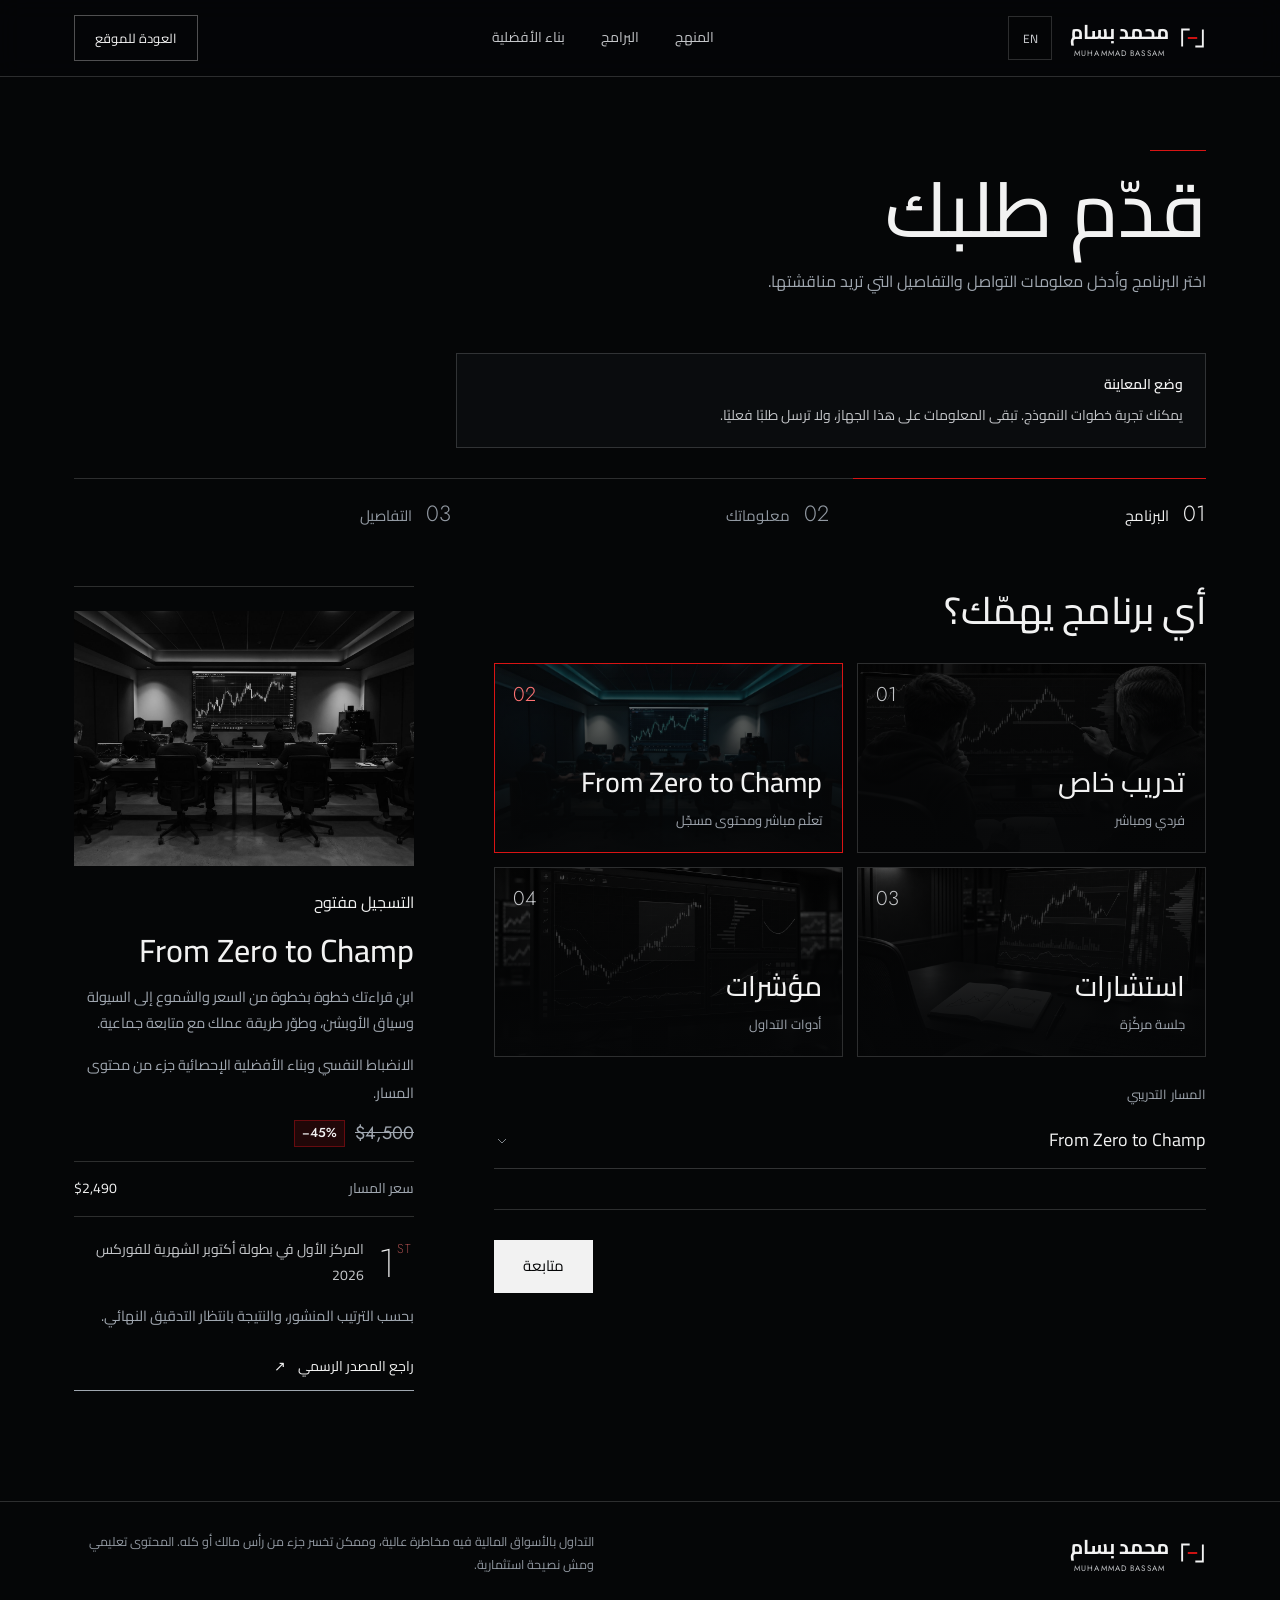
==== apply.html @ 934bfe1b "Deliver reviewed bilingual site and developer handoff" ====
<!doctype html>
<html lang="ar" dir="rtl">
<head>
<meta charset="utf-8"><meta name="viewport" content="width=device-width, initial-scale=1">
<title>تقديم طلب | محمد بسام</title>
<meta name="description" content="قدّم طلبك لمسار From Zero to Champ أو التدريب الخاص أو الاستشارات، وسجّل اهتمامك بأدوات التداول القادمة.">
<meta name="robots" content="noindex, nofollow">
<meta name="theme-color" content="#050607">
<link rel="preconnect" href="https://fonts.googleapis.com"><link rel="preconnect" href="https://fonts.gstatic.com" crossorigin>
<link href="https://fonts.googleapis.com/css2?family=Cormorant+Garamond:wght@300;400;500&family=Jost:wght@200;300;400;500&family=Cairo:wght@300;400;500;600;700&family=IBM+Plex+Mono:wght@400&display=swap" rel="stylesheet">
<link rel="stylesheet" href="style.css">
<link rel="stylesheet" href="courses.css">
<link rel="stylesheet" href="brand.css">
</head>
<body class="apply-page">
<a class="skip-link" href="#main-content">انتقل إلى نموذج الطلب</a>

<nav id="nav" aria-label="التنقل الرئيسي"><div class="w">
  <div class="brand-group"><a href="index.html" class="lat" data-brand-name title="الصفحة الرئيسية">محمد بسام</a><button type="button" class="language-toggle" data-language-toggle translate="no" lang="en" aria-label="Switch to English">EN</button></div>
  <button class="nav-toggle" type="button" data-nav-toggle aria-expanded="false" aria-controls="site-links">القائمة</button>
  <div class="links" id="site-links" data-nav-links><a href="index.html#reads">المنهج</a><a href="index.html#programs">البرامج</a><a href="index.html#edge">بناء الأفضلية</a></div>
  <a href="index.html" class="apply-link">العودة للموقع</a>
</div></nav>

<main class="ap w" id="main-content" tabindex="-1">
  <header class="ap-head">
    <span class="rule"></span>
    <h1>قدّم طلبك</h1>
    <p>اختر البرنامج وأدخل معلومات التواصل والتفاصيل التي تريد مناقشتها.</p>
  </header>
  <p class="preview-notice" data-preview-notice role="note" hidden><strong>وضع المعاينة</strong>يمكنك تجربة خطوات النموذج. تبقى المعلومات على هذا الجهاز، ولا ترسل طلبًا فعليًا.</p>
  <p class="form-note" data-visibility-notice role="status" hidden></p>
  <noscript><p class="form-note">فعّل JavaScript في متصفحك لتعبئة النموذج والتنقل بين خطواته.</p></noscript>

  <ol class="ap-progress" data-progress aria-label="خطوات تقديم الطلب">
    <li class="on" aria-current="step"><span>01</span>البرنامج</li>
    <li><span>02</span>معلوماتك</li>
    <li><span>03</span>التفاصيل</li>
  </ol>

  <div class="ap-grid">
    <section class="ap-main">
      <form class="form" id="applyForm" novalidate>
        <fieldset class="step" data-step="1">
          <legend tabindex="-1">أي برنامج يهمّك؟</legend>
          <div class="pick">
            <label data-program-choice="private"><input type="radio" name="program" value="private" checked><span style="--img:url(assets/img/private-training-v1.jpg)"><em>01</em><b>تدريب خاص</b><small>فردي ومباشر</small></span></label>
            <label data-program-choice="group"><input type="radio" name="program" value="group"><span style="--img:url(assets/img/group.jpg)"><em>02</em><b>From Zero to Champ</b><small>تعلّم مباشر ومحتوى مسجّل</small></span></label>
            <label data-program-choice="consult"><input type="radio" name="program" value="consult"><span style="--img:url(assets/img/consult-review.jpg)"><em>03</em><b>استشارات</b><small>جلسة مركّزة</small></span></label>
            <label data-program-choice="indicator"><input type="radio" name="program" value="indicator"><span style="--img:url(assets/img/indicator-tools-v1.jpg)"><em>04</em><b>مؤشرات</b><small>أدوات التداول</small></span></label>
          </div>
          <label class="f" data-for="group"><span>المسار التدريبي</span><select name="course"><option value="champ">From Zero to Champ</option></select></label>
        </fieldset>

        <fieldset class="step" data-step="2" hidden>
          <legend tabindex="-1">معلومات التواصل</legend>
          <div class="fields">
            <label class="f"><span id="name-label">الاسم الكامل (مطلوب)</span><input name="name" required autocomplete="name" aria-labelledby="name-label" aria-invalid="false" aria-describedby="name-error"><span class="field-error" id="name-error" data-error-for="name" hidden></span></label>
            <label class="f"><span id="phone-label">رقم الهاتف أو الواتساب (مطلوب)</span><input name="phone" type="tel" required inputmode="tel" autocomplete="tel" dir="ltr" placeholder="+971 50 123 4567" aria-labelledby="phone-label" aria-invalid="false" aria-describedby="phone-hint phone-error"><small id="phone-hint">أضف رمز الدولة لنسهّل التواصل معك.</small><span class="field-error" id="phone-error" data-error-for="phone" hidden></span></label>
            <label class="f"><span id="email-label">البريد الإلكتروني (مطلوب)</span><input name="email" type="email" required autocomplete="email" dir="ltr" spellcheck="false" aria-labelledby="email-label" aria-invalid="false" aria-describedby="email-error"><span class="field-error" id="email-error" data-error-for="email" hidden></span></label>
            <label class="f"><span>الدولة (اختياري)</span><input name="country" autocomplete="country-name"></label>
            <label class="f"><span>مستواك بالتداول</span>
              <select name="level"><option value="beginner">مبتدئ</option><option value="intermediate">متوسط</option><option value="advanced">متقدّم</option></select>
            </label>
            <label class="f"><span>السوق اللي بتتداول فيه</span>
              <select name="market"><option value="indices">مؤشرات (Futures)</option><option value="stocks">أسهم وأوبشن</option><option value="gold">ذهب</option><option value="forex">فوركس</option><option value="crypto">كريبتو</option><option value="other">غير هيك</option></select>
            </label>
          </div>
        </fieldset>

        <fieldset class="step" data-step="3" hidden>
          <legend tabindex="-1">تفاصيل الطلب</legend>
          <div class="fields one">
            <label class="f" data-for="consult"><span>سؤالك أو الموضوع الذي تريد مناقشته (اختياري)</span><textarea name="topic" rows="3"></textarea></label>
            <label class="f" data-for="consult"><span>الوقت المناسب لك</span>
              <select name="slot"><option value="الصبح">الصبح</option><option value="بعد الظهر">بعد الظهر</option><option value="المسا">المسا</option></select>
            </label>
            <label class="f" data-for="indicator"><span>أي نوع من الأدوات يهمّك؟ (اختياري)</span><select name="indicator_interest"><option value="">أريد المساعدة في الاختيار</option><option value="signals">إشارات مبنية على قواعد</option><option value="options">أدوات الأوبشن فلو</option><option value="context">أدوات قراءة السوق</option></select></label>
            <label class="f" data-for="indicator"><span id="tv-user-label">اسم المستخدم على TradingView (اختياري)</span><input name="tv_user" dir="ltr" autocomplete="off" spellcheck="false" aria-labelledby="tv-user-label" aria-invalid="false" aria-describedby="tv-user-error"><small>أضفه إذا كنت تستخدم TradingView. نؤكّد متطلبات المنصة لكل أداة عند توفرها.</small><span class="field-error" id="tv-user-error" data-error-for="tv_user" hidden></span></label>
            <p class="form-note" data-for="group" data-group-note>تعرّف إلى محتوى المسار وتفاصيل التسجيل.</p>
            <label class="f" data-for="private"><span>الشهر المفضّل للتدريب (اختياري)</span><select name="preferred_month"><option value="">ننسّق الشهر لاحقًا</option></select><small>يؤكّد الفريق الموعد معك بعد مراجعة الطلب.</small></label>
            <p class="form-note" data-for="consult">مدة الاستشارة 90 دقيقة. يتواصل معك أحد أفراد الفريق بعد التسجيل لجمع المعلومات اللازمة وتنسيق الموعد.</p>
            <label class="f" data-for="private group"><span>هدفك من التدريب (اختياري)</span><textarea name="goal" rows="3"></textarea></label>
            <label class="consent"><input type="checkbox" name="consent" required aria-invalid="false" aria-describedby="consent-error"><span>أفهم أن التداول ينطوي على مخاطرة، وأن التدريب لا يضمن الأرباح. (مطلوب)</span></label>
            <p class="field-error" id="consent-error" data-error-for="consent" hidden></p>
          </div>
        </fieldset>

        <div class="hp" aria-hidden="true"><input name="company" tabindex="-1" autocomplete="off"></div>

        <div class="form-nav">
          <button type="button" class="b-ghost" data-back hidden>رجوع</button>
          <button type="button" class="b-solid" data-next>متابعة</button>
          <button type="submit" class="b-solid" data-submit hidden>إرسال الطلب</button>
        </div>
        <p class="form-msg" role="status" aria-live="polite" aria-atomic="true"></p>
      </form>

      <section class="done" id="applyDone" aria-labelledby="application-result-title" hidden>
        <span class="rule"></span>
        <h2 id="application-result-title" data-done-title tabindex="-1">استلمنا طلبك، شكرًا.</h2>
        <p data-done-text>سنراجع طلبك ونتواصل معك عبر معلومات الاتصال التي أدخلتها.</p>
        <a href="index.html" class="b-ghost">العودة للموقع</a>
      </section>
    </section>

    <aside class="ap-sum" aria-label="ملخص البرنامج">
      <div class="sum-img" data-sum-img></div>
      <span data-sum-k></span>
      <h2 data-sum-title></h2>
      <p data-sum-text></p>
      <div class="service-availability" data-sum-private-availability hidden><strong data-private-status>مواعيد هذا الشهر مكتملة</strong><p data-private-note>اختر من الأشهر القادمة لننسّق موعدك معك.</p></div>
      <p class="course-benefits" data-sum-course-benefits hidden></p>
      <div class="course-offer-line"><s dir="ltr" data-sum-course-original title="السعر قبل الخصم" hidden></s><span class="course-discount" dir="ltr" data-sum-course-discount title="خصم" hidden></span></div>
      <div class="sum-price"><span data-sum-price-label>السعر</span><span data-sum-price></span></div>
      <div class="sum-award"><b aria-hidden="true">1<sup>ST</sup></b><span data-award-title>المركز الأول في بطولة أكتوبر الشهرية للفوركس 2026</span></div>
      <p data-award-note>بحسب الترتيب المنشور، والنتيجة بانتظار التدقيق النهائي.</p>
      <a class="text-link" data-award-proof href="https://www.worldcupchampionships.com/world-cup-trading-championship-standings" target="_blank" rel="noopener noreferrer">راجع المصدر الرسمي <span aria-hidden="true">↗</span></a>
    </aside>
  </div>
</main>

<footer><div class="w">
  <span class="lat" data-name-en>Muhammad Bassam</span>
  <div class="contact-links" data-contact-list aria-label="التواصل" hidden></div>
  <p>التداول بالأسواق المالية فيه مخاطرة عالية، وممكن تخسر جزء من رأس مالك أو كله. المحتوى تعليمي ومش نصيحة استثمارية.</p>
</div></footer>

<script src="config.js"></script>
<script src="site-visibility.js"></script>
<script src="visibility.js"></script>
<script src="app.js"></script>
<script src="translations.js"></script>
<script src="i18n.js"></script>
<script src="brand.js"></script>
</body>
</html>
---- style.css ----
/* Shared site foundation: near-black surfaces, Cormorant headings and Jost labels. */

:root {
  --bg:#050607; --bg2:#0a0c0e; --ink:#f2f2f2; --ink2:#c4c6c9; --mid:#a0a7b0; --dim:#9299a2;
  --line:rgba(255,255,255,.16); --red:#d91414; --red-text:#ff7373; --tape-green:#079a7f;
}
* { box-sizing:border-box; margin:0; padding:0; }
html { scroll-behavior:smooth; }
html { scroll-padding-top:100px; scrollbar-color:#626870 var(--bg); }
body { background:var(--bg); color:var(--ink); font-family:"Cairo",sans-serif; font-weight:400; line-height:1.85; -webkit-font-smoothing:antialiased; overflow-x:hidden; }
a { color:inherit; text-decoration:none; }
button, input, select, textarea { font:inherit; }
button, a { -webkit-tap-highlight-color:transparent; }
:focus-visible { outline:2px solid var(--ink); outline-offset:5px; }
::selection { color:var(--ink); background:#8e171e; }
input, textarea { caret-color:var(--red-text); }
section[id], article[id] { scroll-margin-top:100px; }
.skip-link { position:fixed; top:12px; right:20px; z-index:100; padding:10px 20px; color:var(--bg); background:var(--ink); transform:translateY(-160%); }
.skip-link:focus { transform:none; }
 .lat { font-variant-numeric:lining-nums; }

.lat { font-family:"Cormorant Garamond",serif; font-weight:300; letter-spacing:.16em; text-transform:uppercase; direction:ltr; }
.lab { font-family:"Jost",sans-serif; font-size:11px; letter-spacing:.42em; text-transform:uppercase; color:var(--mid); direction:ltr; display:inline-block; }
.lab em { color:var(--red); font-style:normal; }

.rule { display:block; width:56px; height:1px; background:var(--red); }
.w { max-width:1220px; margin:0 auto; padding:0 44px; }

/* Nav */
nav { position:fixed; top:0; inset-inline:0; z-index:10; transition:background .4s, border-color .4s; border-bottom:1px solid transparent; }
nav.solid { background:rgba(5,6,7,.86); backdrop-filter:blur(12px); border-color:var(--line); }
nav .w { display:flex; justify-content:space-between; align-items:center; height:76px; }
nav .lat { font-size:17px; letter-spacing:.3em; }
nav .links { display:flex; gap:36px; font-size:14px; color:var(--ink2); }
nav .links a:hover { color:var(--ink); }
.apply-link { font-family:"Cairo",sans-serif; font-size:13px; border:1px solid rgba(255,255,255,.3); padding:10px 20px; transition:background .3s, border-color .3s; }
.apply-link:hover { border-color:var(--red); color:#fff; }
.brand-group { display:flex; align-items:center; gap:18px; }
.language-toggle { flex:none; min-height:36px; min-width:38px; padding:5px 8px; border:1px solid var(--line); background:rgba(5,6,7,.5); color:var(--ink2); font:500 12px "Cairo",sans-serif; cursor:pointer; }
.language-toggle:hover { color:var(--ink); border-color:var(--tape-green); }
.nav-toggle { display:none; min-height:44px; padding:8px 12px; color:var(--ink); background:transparent; border:1px solid var(--line); cursor:pointer; }
.text-link { display:inline-flex; align-items:center; gap:12px; padding-block:10px; border-bottom:1px solid var(--mid); font-size:14px; }
.text-link:hover { color:var(--red-text); border-color:var(--red-text); }
.contact-links { display:flex; flex-wrap:wrap; gap:8px 20px; font-size:14px; }
.contact-links a { padding-block:10px; text-decoration:underline; text-underline-offset:5px; }

/* Hero */
.hero { position:relative; min-height:100vh; display:grid; place-items:center; text-align:center; overflow:hidden;
  background:radial-gradient(80% 60% at 50% 40%, #1a222b 0%, #0b0f13 55%, var(--bg) 100%); }
.hero::after { content:""; position:absolute; inset:auto 0 0 0; height:30%; background:linear-gradient(0deg,var(--bg),transparent); }
.tape { position:absolute; top:0; bottom:0; width:156px; overflow:hidden; opacity:.55; direction:ltr; pointer-events:none;
  --tape-ink:#7a2a2a; --tape-lit:#e44545; --tape-glow:rgba(217,20,20,.5);
  mask-image:linear-gradient(180deg,transparent,#000 25%,#000 75%,transparent); -webkit-mask-image:linear-gradient(180deg,transparent,#000 25%,#000 75%,transparent); }
.tape.l { left:7%; } .tape.r { right:7%; opacity:.3; }
.tape > div { display:flow-root; font:400 11px/2 "IBM Plex Mono",monospace; font-variant-numeric:tabular-nums; color:var(--tape-ink); animation:tape 26s linear infinite; }
.tape.r { --tape-ink:#3d4a52; --tape-lit:#98a9b6; --tape-glow:rgba(152,169,182,.35); }
.tape.r > div { animation-duration:34s; }
.tape-row { display:grid; grid-template-columns:64px 30px 10px 30px; align-items:center; gap:2px; min-height:22px; }
.tape-row.candle-start { padding-top:16px; }
.tape-price { font-size:9px; opacity:.5; }
.tape-volume { text-align:right; opacity:.2; animation:footprint-pulse var(--pulse-duration) ease-in-out var(--pulse-delay) infinite; }
.tape-ask { --tape-ink:#07584a; --tape-lit:var(--tape-green); --tape-glow:rgba(7,154,127,.75); }
.tape-cross { text-align:center; opacity:.25; font-size:9px; }
.tape-paused > div, .tape-paused .tape-volume { animation-play-state:paused; }
@keyframes tape { from { transform:translateY(0); } to { transform:translateY(-50%); } }
@keyframes footprint-pulse {
  0%, 12%, 72%, 100% { opacity:.18; color:var(--tape-ink); text-shadow:none; }
  30%, 42% { opacity:1; color:var(--tape-lit); text-shadow:0 0 7px var(--tape-glow); }
}
.hero-in { position:relative; z-index:2; display:grid; justify-items:center; gap:26px; padding:0 20px; }
.hero h1 { font-size:clamp(38px,6.4vw,92px); line-height:1.1; color:rgba(255,255,255,.96); }
.hero .ar-name { font:500 26px "Cairo",sans-serif; color:var(--ink2); margin-top:-8px; }

.scroll { position:absolute; bottom:34px; left:50%; width:1px; height:56px; background:linear-gradient(var(--dim),transparent); z-index:2; }

/* Sections */
.sec { padding:130px 0; border-top:1px solid var(--line); }

/* Common questions: native disclosure controls work without JavaScript. */
.faq-layout { display:grid; grid-template-columns:minmax(0,.8fr) minmax(0,1.4fr); gap:90px; align-items:start; }
.faq-heading h2 { font:500 clamp(36px,4.1vw,56px)/1.35 "Cairo",sans-serif; margin-bottom:16px; }
.faq-heading p { color:var(--mid); font-size:16px; }
.faq-list { min-width:0; border-top:1px solid var(--red); }
.faq-item { border-bottom:1px solid var(--line); }
.faq-item summary { display:flex; justify-content:space-between; align-items:center; gap:24px; padding:23px 0; min-height:76px; cursor:pointer; list-style:none; color:var(--ink); font-size:18px; line-height:1.8; }
.faq-item summary::-webkit-details-marker { display:none; }
.faq-item summary:hover { color:var(--ink2); }
.faq-item summary:focus-visible { outline-offset:4px; }
.faq-icon { flex:none; width:20px; height:20px; stroke:currentColor; stroke-width:1.5; stroke-linecap:round; fill:none; }
.faq-plus { transform-origin:center; transition:transform .2s, opacity .2s; }
.faq-item[open] .faq-plus { transform:rotate(90deg); opacity:0; }
.faq-item[open] .faq-icon { color:var(--red-text); }
.faq-answer { padding:0 0 24px; max-width:64ch; color:var(--ink2); font-size:15px; line-height:1.95; }
.faq-answer ul { list-style:none; margin-top:12px; display:grid; gap:7px; }
.faq-answer li { display:flex; align-items:baseline; gap:12px; }
.faq-answer li::before { content:""; width:5px; height:5px; flex:none; background:var(--dim); transform:translateY(-2px); }
html[lang="en"] .faq-heading h2 { font-family:"Jost",sans-serif; }

/* End */
.end { padding:170px 0 140px; text-align:center; display:grid; justify-items:center; gap:26px; }
.end h2 { font:500 clamp(48px,6vw,88px)/1.15 "Cairo",sans-serif; }
.end a { margin-top:14px; font-family:"Cairo",sans-serif; font-size:16px; padding:18px 44px; border:1px solid rgba(255,255,255,.35); transition:background .35s, color .35s; }
.end > p { max-width:520px; color:var(--ink2); }
.end a:hover { background:var(--ink); color:var(--bg); border-color:var(--ink); }
footer { border-top:1px solid var(--line); }
footer .w { display:flex; justify-content:space-between; align-items:center; gap:24px; padding-top:28px; padding-bottom:40px; flex-wrap:wrap; }
footer .lat { font-size:14px; letter-spacing:.3em; color:var(--ink2); }
footer p { color:var(--dim); font-size:12.5px; max-width:520px; }

/* ── Apply page ─────────────────────────────────────────── */
[hidden] { display:none !important; }
.ap { padding-top:150px; padding-bottom:110px; }
.ap-head { display:grid; justify-items:start; gap:16px; margin-bottom:56px; }
.ap-head h1 { font:500 clamp(54px,6vw,84px)/1.1 "Cairo",sans-serif; }
.ap-head p { color:var(--mid); }
.ap-progress { list-style:none; display:grid; grid-template-columns:repeat(3,1fr); border-top:1px solid var(--line); margin-bottom:56px; }
.ap-progress li { position:relative; padding:18px 0 0; display:flex; align-items:baseline; gap:14px; color:var(--dim); font-size:15px; transition:color .4s; }
.ap-progress li::before { content:""; position:absolute; top:-1px; right:0; height:1px; width:0; background:var(--red); transition:width .6s cubic-bezier(.2,.7,.2,1); }
.ap-progress li span { font:300 22px "Jost",sans-serif; }
.ap-progress li.on, .ap-progress li.done { color:var(--ink); }
.ap-progress li.on::before, .ap-progress li.done::before { width:calc(100% - 24px); }
.ap-progress li.done { color:var(--ink2); }
.ap-grid { display:grid; grid-template-columns:1fr 340px; gap:80px; align-items:start; }
.form { display:grid; gap:40px; }
.step { border:0; display:grid; gap:26px; animation:stepIn .6s cubic-bezier(.2,.7,.2,1); }
@keyframes stepIn { from { opacity:0; transform:translateY(12px); } to { opacity:1; transform:none; } }
.step legend { font:500 38px/1.3 "Cairo",sans-serif; margin-bottom:28px; }
.pick { display:grid; grid-template-columns:1fr 1fr; gap:14px; }
.pick label { position:relative; cursor:pointer; }
.pick input { position:absolute; opacity:0; }
.pick span { position:relative; display:flex; flex-direction:column; justify-content:flex-end; min-height:190px; padding:20px; overflow:hidden; border:1px solid var(--line); transition:border-color .3s; }
.pick span::before { content:""; position:absolute; inset:0; background:var(--img) center/cover; filter:grayscale(1) brightness(.5); transition:filter .5s, transform .8s cubic-bezier(.2,.7,.2,1); }
.pick span::after { content:""; position:absolute; inset:0; background:linear-gradient(0deg,rgba(5,6,7,.95) 12%,rgba(5,6,7,.15)); }
.pick em, .pick b, .pick small { position:relative; z-index:1; font-style:normal; }
.pick em { position:absolute; top:16px; left:18px; font:300 20px "Jost",sans-serif; color:var(--ink2); }
.pick b { font:500 28px "Cairo",sans-serif; }
.pick small { color:var(--mid); font-size:13px; }
.pick span:hover::before { filter:grayscale(1) brightness(.7); transform:scale(1.04); }
.pick input:checked + span { border-color:var(--red); }
.pick input:checked + span::before { filter:grayscale(.2) brightness(.7); }
.pick input:checked + span em { color:var(--red-text); }
.pick input:focus-visible + span { outline:1px solid var(--ink); outline-offset:3px; }
.fields { display:grid; grid-template-columns:1fr 1fr; gap:34px 40px; }
.fields.one { grid-template-columns:1fr; }
.f { display:grid; gap:6px; }
.f > span { font-family:"Jost","Cairo",sans-serif; font-size:13px; color:var(--mid); }
.f input, .f select, .f textarea { width:100%; background:transparent; border:0; border-bottom:1px solid rgba(255,255,255,.18); color:var(--ink); padding:10px 0 12px; font:400 18px "Cairo",sans-serif; outline:none; border-radius:0; transition:border-color .3s; }
.f input[dir="ltr"] { text-align:left; font-family:"Jost",sans-serif; }
.f select { appearance:none; -webkit-appearance:none; cursor:pointer; padding-left:24px;
  background:url("data:image/svg+xml,%3Csvg xmlns='http://www.w3.org/2000/svg' viewBox='0 0 24 24' fill='none' stroke='%2380858b' stroke-width='1.5'%3E%3Cpath d='M6 9l6 6 6-6'/%3E%3C/svg%3E") no-repeat left 0 center / 16px; }
.f select option { background:#0a0c0e; }
.f textarea { resize:vertical; min-height:90px; }
.f input:focus, .f select:focus, .f textarea:focus { border-color:var(--ink); }
.f .bad { border-color:var(--red) !important; }
.form-note { color:var(--ink2); border-inline-start:1px solid var(--red); padding-inline-start:16px; }
.consent { display:flex; gap:14px; align-items:flex-start; color:var(--ink2); font-size:14.5px; cursor:pointer; }
.consent input { margin-top:6px; accent-color:var(--red); width:16px; height:16px; flex-shrink:0; }
.hp { position:absolute; width:1px; height:1px; overflow:hidden; opacity:0; }
.form-nav { display:flex; gap:12px; justify-content:flex-end; padding-top:30px; border-top:1px solid var(--line); }
.form-nav [data-back] { margin-inline-end:auto; }
.b-solid, .b-ghost { display:inline-flex; justify-content:center; align-items:center; min-height:48px; font-family:"Cairo",sans-serif; font-size:15px; line-height:1.5; padding:14px 28px; cursor:pointer; transition:background .3s, color .3s, border-color .3s; color:var(--ink); }
.b-solid { background:var(--ink); color:var(--bg); border:1px solid var(--ink); }
.b-solid:hover { background:transparent; color:var(--ink); }
.b-solid:disabled { opacity:.5; cursor:default; }
.b-ghost { background:transparent; border:1px solid rgba(255,255,255,.3); display:inline-block; }
.b-ghost:hover { border-color:var(--red); }
.form-msg { color:#ff8a80; font-size:14px; min-height:1em; }
.field-error, .f > .field-error { color:#ff9c95; font-size:13px; line-height:1.7; }
.field-error:empty { display:none; }
.preview-notice { max-width:750px; padding:18px 22px; margin-bottom:30px; border:1px solid var(--line); background:var(--bg2); color:var(--ink2); font-size:14px; }
.preview-notice strong { display:block; margin-bottom:5px; color:var(--ink); font-weight:600; }
.done { display:grid; justify-items:start; gap:18px; padding:20px 0 40px; animation:stepIn .6s; }
.done h2 { font:500 54px/1.2 "Cairo",sans-serif; }
.done p { color:var(--ink2); max-width:440px; }
.done .b-ghost { margin-top:10px; }
.ap-sum { position:sticky; top:110px; display:grid; gap:14px; border-top:1px solid var(--line); padding-top:24px; }
.sum-img { aspect-ratio:4/3; background:center/cover; filter:grayscale(1) contrast(1.05) brightness(.8); transition:background-image .3s; margin-bottom:8px; }
.ap-sum h2, .ap-sum h3 { font:500 32px "Cairo",sans-serif; line-height:1.2; }
.ap-sum p { color:var(--mid); font-size:14.5px; }
.sum-price { display:flex; justify-content:space-between; padding:14px 0; border-top:1px solid var(--line); border-bottom:1px solid var(--line); font-size:14px; color:var(--mid); }
.sum-price span:last-child { color:var(--ink); }
.sum-award { display:flex; align-items:center; gap:14px; color:var(--ink2); font-size:14px; padding-top:6px; }
.sum-award b { font:200 40px/1 "Jost",sans-serif; color:var(--ink); direction:ltr; }
.sum-award sup { font-size:.32em; letter-spacing:.2em; color:var(--red-text); vertical-align:top; margin-left:2px; }
@media (max-width:860px) {
  .ap.w { padding-top:110px; padding-bottom:70px; }
  .ap-grid { grid-template-columns:1fr; gap:50px; }
  .ap-sum { position:static; order:-1; grid-template-columns:110px 1fr; column-gap:18px; align-items:center; }
  .ap-sum .sum-img { grid-row:span 3; margin:0; aspect-ratio:1; }
  .ap-sum p, .sum-price, .sum-award { grid-column:1 / -1; }
  .ap-sum h2, .ap-sum h3 { font-size:26px; }
  .ap-progress li { font-size:13px; gap:8px; } .ap-progress li span { font-size:17px; }
  .pick { grid-template-columns:1fr 1fr; gap:10px; } .pick span { min-height:150px; padding:14px; } .pick b { font-size:22px; }
  .fields { grid-template-columns:1fr; gap:26px; }
  .step legend { font-size:30px; }
  .b-solid, .b-ghost { padding:15px 22px; }
}

@media (max-width:860px) {
  .w { padding:0 20px; }
  nav .w { min-height:68px; height:auto; flex-wrap:wrap; gap:12px; padding-block:10px; }
  nav .lat { font-size:13px; letter-spacing:.18em; }
  nav .links { display:flex; order:4; flex-basis:100%; justify-content:space-between; gap:12px; padding-block:10px; }
  nav.nav-ready .nav-toggle { display:block; }
  nav.nav-ready .w { flex-wrap:nowrap; }
  nav.nav-ready .links { position:absolute; top:100%; inset-inline:0; padding:20px; margin:0; background:#0a0c0e; border-block:1px solid var(--line); flex-direction:column; gap:0; }
  nav.nav-ready .links a { padding:12px; min-height:48px; }
  nav.nav-open { background:#050607; }
  .apply-link { padding:10px 12px; font-size:12px; }
  .tape.r { display:none; } .tape.l { left:-10px; opacity:.35; }
  .hero h1 { letter-spacing:.1em; }
  .sec { padding:84px 0; }

  .faq-layout { grid-template-columns:1fr; gap:32px; }
  .faq-heading h2 { font-size:36px; margin-bottom:10px; }
  .faq-heading p { font-size:15px; }
  .faq-item summary { padding:20px 0; min-height:70px; font-size:17px; gap:20px; }
  .faq-answer { font-size:14px; padding-bottom:22px; }
  .end-actions { flex-direction:column; width:100%; max-width:360px; }
  .end-actions a { width:100%; }

  .end { padding:110px 0 90px; }
}
@media (prefers-reduced-motion:reduce) {
  html { scroll-behavior:auto; }
  .tape > div, .tape .tape-volume, .step, .done { animation:none; }
  .tape .tape-volume { opacity:.6; text-shadow:none; }

  .pick span::before, .ap-progress li::before { transition:none; }
}

/* English keeps the same visual identity and uses logical reading alignment. */
html[lang="en"] body { font-family:"Jost",sans-serif; font-size:17px; }
html[lang="en"] .b-solid, html[lang="en"] .b-ghost,
html[lang="en"] .apply-link, html[lang="en"] .f input,
html[lang="en"] .f select, html[lang="en"] .f textarea { font-family:"Jost",sans-serif; }

html[lang="en"] .done h2, html[lang="en"] .ap-sum h2,
html[lang="en"] .ap-head h1, html[lang="en"] .end h2 { font-family:"Jost",sans-serif; }
 html[lang="en"] .ap-head { text-align:left; }

html[lang="en"] .f select { padding-left:0; padding-right:24px; background-position:right center; }
html[lang="en"] .prog-cta > span, html[lang="en"] .text-link > span { transform:scaleX(-1); }

@media (max-width:480px) {
  nav .w { gap:8px; }
  .brand-group { gap:7px; }
  nav .brand-group .lat { font-size:11px; letter-spacing:.1em; white-space:nowrap; }
  .language-toggle { min-width:32px; padding:5px; font-size:11px; }
  nav .nav-toggle { padding:8px; font-size:12px; }
  nav .apply-link { padding:9px 8px; font-size:11px; }
}

/* Final actions continue to the dedicated course page or the consultation form. */
.end-actions { display:flex; justify-content:center; align-items:center; gap:14px; }
.end .end-actions a { min-height:56px; display:inline-flex; justify-content:center; align-items:center; gap:24px; margin-top:0; padding:15px 24px; font-size:15px; }
.end .end-primary { background:var(--ink); color:var(--bg); border-color:var(--ink); }
.end .end-primary:hover { background:#d8dadd; border-color:#d8dadd; }
.end .end-secondary { background:transparent; color:var(--ink); }
.end .end-secondary:hover { background:var(--ink); color:var(--bg); }
.end-actions svg { width:20px; height:20px; flex:none; fill:none; stroke:currentColor; stroke-width:1.5; stroke-linecap:round; stroke-linejoin:round; }
html[dir="ltr"] .end-actions svg { transform:scaleX(-1); }
 html[lang="en"] .end-actions a { font-family:"Jost",sans-serif; }
@media (prefers-reduced-motion:reduce) { .faq-plus { transition:none; } }

.end { padding-inline:44px; }
@media (max-width:860px) { .end { padding-inline:20px; } }
---- courses.css ----
/* Natural-height course cards within the existing website identity. */
#programs.course-programs { height:auto; border-top:1px solid var(--line); padding:96px 0 110px; }
#programs .progs-stage { position:relative; top:auto; height:auto; min-height:0; padding:0; overflow:visible; display:block; }
#programs .progs-top { display:block; padding-bottom:34px; }
#programs .progs-top h2 { max-width:900px; }
#programs .program-jump { margin-top:24px; gap:0 28px; }
#programs .progs-deck { max-width:1220px; margin:0 auto; padding:0 44px; }
#programs .prog { position:relative; inset:auto; display:grid; grid-template-columns:1fr 1fr; gap:64px; max-width:none; margin:0; padding:0; min-height:0; border:0; clip-path:none !important; transform:none; filter:none; will-change:auto; }
#programs .prog-group { display:block; }
#programs .prog-img { aspect-ratio:4/3; width:100%; max-height:none; }
#programs .prog-img i { transform:none; }
#programs .prog-copy { gap:14px; justify-content:center; }
#programs .prog-copy > * { opacity:1; transform:none; }
.course-catalog { width:100%; }
.course-catalog h3 { font-size:clamp(28px,2.8vw,38px); line-height:1.4; text-wrap:balance; }
.course-catalog p { max-width:none; }
.course-catalog .course-intro { font-size:15px; line-height:1.9; margin-top:8px; }
.course-tabs { display:flex; gap:28px; margin:22px 0 26px; border-bottom:1px solid var(--line); }
.course-tabs button { padding:10px 0; min-height:48px; background:none; border:0; border-bottom:2px solid transparent; color:var(--mid); cursor:pointer; }
.course-tabs button[aria-pressed="true"] { color:var(--ink); border-bottom-color:var(--red); }
.course-list { display:grid; grid-template-columns:repeat(3,minmax(0,1fr)); grid-auto-rows:1fr; gap:22px; }
.course-list[data-course-type="bundle"] { grid-template-columns:repeat(3,minmax(0,1fr)); }
.course-card { min-width:0; display:flex; flex-direction:column; background:var(--bg2); border:1px solid var(--line); }
.course-cover { display:grid; grid-template-columns:repeat(var(--cover-count,1),minmax(0,1fr)); gap:2px; background:var(--line); overflow:hidden; }
.course-cover img { display:block; min-width:0; min-height:0; width:100%; height:100%; object-fit:cover; filter:none; }
.course-card-image { width:100%; aspect-ratio:3/2; }
.course-card-copy { padding:22px 20px 18px; display:flex; flex:1; flex-direction:column; }
.course-catalog .course-card-level { font-size:12px; color:var(--ink2); line-height:1.7; margin-bottom:8px; }
.course-card h4 { font:600 21px/1.55 "Cairo",sans-serif; min-height:65px; text-wrap:balance; }
.course-catalog .course-card-summary { font-size:13px; line-height:1.9; color:var(--ink2); margin-top:10px; margin-bottom:22px; }
.course-card-footer { display:flex; justify-content:space-between; align-items:center; gap:10px; border-top:1px solid var(--line); padding-top:14px; margin-top:auto; }
.course-card-footer strong { font:400 29px/1.3 "Jost",sans-serif; font-variant-numeric:tabular-nums; }
.course-card-footer button, .course-card-footer a { min-height:44px; padding:8px 0; color:var(--ink); background:none; border:0; border-bottom:1px solid var(--ink2); cursor:pointer; font-size:14px; white-space:nowrap; }
.course-card-footer button:hover, .course-card-footer a:hover { color:var(--red-text); border-color:var(--red-text); }
.course-catalog .course-price-note { font-size:12px; line-height:1.8; color:var(--mid); margin-top:6px; }
.course-back { display:block; background:none; color:var(--ink2); border:0; border-bottom:1px solid var(--line); padding:7px 0; min-height:44px; margin-bottom:26px; font-size:13px; cursor:pointer; }
.course-detail { scroll-margin-top:100px; }
.course-detail-layout { display:grid; grid-template-columns:1fr 1fr; gap:64px; align-items:center; }
.course-detail-image { width:100%; aspect-ratio:4/3; }
.course-detail-copy { min-width:0; }
.course-catalog .course-level { color:var(--ink2); font-size:13px; margin-bottom:6px; }
.course-catalog .course-description { font-size:16px; line-height:1.9; margin-top:12px; }
.course-catalog ul { margin:18px 0 14px; max-width:none; }
.course-catalog li { font-size:14px; line-height:1.8; padding:12px 0; }
.course-catalog .course-benefits, .course-benefits { font-size:13px; line-height:1.9; color:var(--ink2); }
.course-catalog .course-support { font-size:12px; line-height:1.8; color:var(--mid); margin-top:10px; }
.course-catalog .prog-foot { margin-top:24px; max-width:none; }
.course-catalog .prog-price > span { font-size:12px; color:var(--mid); }
.course-catalog .prog-price b { font:400 36px/1.3 "Jost",sans-serif; font-variant-numeric:tabular-nums; }
.course-catalog .prog-cta { font-size:14px; padding:14px 22px; }
html[lang="en"] .course-catalog h3, html[lang="en"] .course-card h4 { font-family:"Jost",sans-serif; }
html[lang="en"] .course-card h4 { line-height:1.4; }
@media (max-width:1100px) {
 .course-list { grid-template-columns:repeat(2,minmax(0,1fr)); }
 .course-card h4 { min-height:0; }
 .course-card-footer button, .course-card-footer a { font-size:14px; }
 .course-list[data-course-type="bundle"] { gap:16px; }
 .course-list[data-course-type="bundle"] .course-card-copy { padding:20px 16px 16px; }
 .course-list[data-course-type="bundle"] .course-card h4 { font-size:20px; }
 .course-detail-layout, #programs .prog { gap:36px; }
}
@media (max-width:780px) {
 #programs.course-programs { padding:70px 0 80px; }
 #programs .progs-deck { padding:0 20px; }
 #programs .progs-top { padding-bottom:28px; }
 #programs .program-jump { gap:0 20px; }
 #programs .prog { grid-template-columns:1fr; grid-template-rows:auto auto; gap:30px; }
 #programs .prog-group { display:block; }
 .course-list[data-course-type="bundle"] { grid-template-columns:1fr; gap:24px; }
 .course-catalog h3 { font-size:30px; }
 .course-detail-layout { grid-template-columns:1fr; gap:28px; }
 .course-detail-image { aspect-ratio:3/2; }
}
@media (max-width:600px) {
 .course-list { grid-template-columns:1fr; grid-auto-rows:auto; gap:24px; }
 .course-card-copy, .course-list[data-course-type="bundle"] .course-card-copy { padding:22px; }
 .course-card h4, .course-list[data-course-type="bundle"] .course-card h4 { font-size:24px; }
 .course-catalog .course-card-summary { font-size:15px; margin-bottom:20px; }
 .course-catalog .course-card-level { font-size:13px; }
 .course-card-footer strong { font-size:32px; }
 .course-card-footer button, .course-card-footer a { font-size:14px; }
 .course-card-image { aspect-ratio:16/10; }
 .course-catalog .prog-foot { gap:16px; }
 .course-catalog .prog-cta { padding:13px 18px; }
}
@media (prefers-reduced-motion:reduce) {
 .course-card-footer button, .course-card-footer a { transition:none; }
}

/* Clarify who each option fits and how an individual session works. */
.course-catalog .course-fit { color:var(--ink2); font-size:14px; line-height:1.8; margin-top:10px; }
.course-outcomes-heading { font-size:15px; font-weight:500; margin-top:20px; }
.course-catalog .course-outcomes-heading + ul { margin-top:8px; }
#programs .service-panel { align-items:start; }
#programs .service-panel .prog-img { position:sticky; top:110px; }
#programs .service-panel .service-image i { filter:none; }
#programs .service-panel .prog-copy { gap:14px; }
#programs .service-panel .prog-copy > p { max-width:none; font-size:16px; }
#programs .service-panel .service-lead { color:var(--ink); font-size:23px; line-height:1.55; }
.service-fit { border-top:1px solid var(--line); padding-top:18px; margin-top:6px; }
.service-fit h4 { font-size:15px; font-weight:500; margin-bottom:7px; }
.service-fit p { font-size:14px; line-height:1.9; }
#programs .service-panel .service-terms { font-size:12px; line-height:1.85; color:var(--mid); }
.consult-focus { display:flex; flex-wrap:wrap; gap:8px; }
.consult-focus button { padding:10px 13px; min-height:44px; border:1px solid var(--line); background:transparent; color:var(--ink2); font-size:13px; cursor:pointer; }
.consult-focus button[aria-pressed="true"] { border-color:var(--ink2); background:var(--bg2); color:var(--ink); }
#programs .service-panel .consult-preview { min-height:90px; font-size:15px; line-height:1.9; padding-top:10px; }
@media(max-width:780px) {
 #programs .service-panel .prog-img { position:relative; top:auto; }
 #programs .service-panel .service-lead { font-size:21px; }
 .consult-focus button { flex:1 1 130px; }
}

/* Package contents stay distinct from the skills a learner develops. */
.course-inclusions { margin-top:22px; }
.course-inclusions h4 { font-size:15px; font-weight:500; }
.course-catalog .course-inclusions ul { display:flex; flex-wrap:wrap; gap:8px; border:0; margin:10px 0 0; }
.course-catalog .course-inclusions li { padding:6px 10px; border:1px solid var(--line); background:var(--bg2); font-size:13px; }
.course-catalog .course-inclusions li::before { display:none; }
.course-catalog .course-extra-note { color:var(--mid); font-size:12px; line-height:1.8; margin-top:12px; }

/* Course and bundle prices. */
.course-card-pricing { display:flex; flex-wrap:wrap; align-items:baseline; gap:10px; }
.course-card-pricing s { font:400 23px/1.3 "Jost",sans-serif; color:var(--ink2); text-decoration-thickness:1px; }

#programs .service-subheading { font-size:16px; font-weight:500; margin-top:8px; }

#programs .service-panel .prog-foot { flex-wrap:wrap; }
#programs .service-panel .prog-cta { max-width:100%; }
@media (max-width:600px) {
  #programs .service-panel .prog-foot { flex-direction:column; align-items:stretch; gap:16px; }
  #programs .service-panel .prog-cta { justify-content:space-between; }
}

/* Availability and discounted bundle prices. */
.course-card-image { position:relative; }
.course-availability { position:absolute; inset-block-start:12px; inset-inline-start:12px; padding:6px 10px; background:rgba(5,6,7,.94); border:1px solid var(--line); font-size:12px; line-height:1.6; color:var(--ink); }
.course-card-pricing { row-gap:5px; }
.course-card-pricing s { font-size:16px; }
.course-card-pricing .course-discount { font-size:11px; }
.course-discount { display:inline-block; width:fit-content; padding:4px 7px; background:rgba(173,17,24,.16); border:1px solid rgba(173,17,24,.5); color:var(--ink); font:500 13px/1.3 "Jost",sans-serif; }
.course-card-footer .course-waitlist-price { font:500 16px/1.5 "Cairo",sans-serif; color:var(--ink2); }
.course-offer-line { display:flex; flex-wrap:wrap; align-items:center; gap:10px; }
.course-offer-line s { font:400 18px/1.5 "Jost",sans-serif; color:var(--mid); }
.course-catalog .course-status { font-size:13px; color:var(--ink2); margin:4px 0; }
.course-catalog .prog-cta { gap:12px; }
@media (max-width:600px) {
 .course-catalog .prog-foot { flex-wrap:wrap; }
 .course-catalog .prog-cta { max-width:100%; }
}

.course-catalog .prog-cta [data-course-action] { transform:none; transition:none; }

.service-availability { border-top:1px solid var(--line); padding-top:16px; }
.service-availability strong { display:block; font-size:16px; font-weight:500; color:var(--ink); }
.service-availability p { margin-top:7px; font-size:14px; line-height:1.8; color:var(--ink2); }
[data-private-discount] { font-family:inherit; }
.service-panel .prog-cta [data-private-action] { transform:none; transition:none; }

/* Full-card details with an independent enrollment action. */
.course-card { position:relative; transition:transform .2s ease, border-color .2s ease, box-shadow .2s ease; }
.course-card-open { position:absolute; inset:0; z-index:1; width:100%; height:100%; padding:0; border:0; background:transparent; cursor:pointer; }
.course-card-open:focus-visible { outline:2px solid var(--ink); outline-offset:4px; }
.course-visually-hidden { position:absolute; width:1px; height:1px; padding:0; margin:-1px; overflow:hidden; clip-path:inset(50%); white-space:nowrap; border:0; }
.course-card-action { position:relative; z-index:2; }
.course-card-action:focus-visible { outline:2px solid var(--ink); outline-offset:4px; }
.course-card-footer { flex-wrap:wrap; }
@media (hover:hover) and (prefers-reduced-motion:no-preference) {
  .course-card:hover { transform:translateY(-3px); border-color:#666b6b; box-shadow:0 12px 30px rgba(0,0,0,.2); }
}
@media (prefers-reduced-motion:reduce) { .course-card { transition:none; } }

/* A booked month and two future month requests. */
.private-schedule-heading { display:flex; align-items:center; gap:9px; }
.private-booked-mark { display:grid; place-items:center; width:22px; height:22px; border:1px solid #954045; background:rgba(173,17,24,.14); font:14px/1 sans-serif; }
.private-months { display:grid; grid-template-columns:repeat(3,minmax(0,1fr)); gap:8px; margin-top:16px; }
.private-month { display:flex; flex-direction:column; align-items:flex-start; gap:9px; padding:13px 11px 11px; min-width:0; color:var(--ink); background:var(--bg2); border:1px solid var(--line); text-align:start; cursor:pointer; transition:background .18s ease,border-color .18s ease; }
.private-month-name { font-size:13px; line-height:1.5; }
.private-month-state { font-size:11px; color:var(--ink2); }
.private-month-track { display:block; width:100%; height:3px; margin-top:3px; background:#303336; }
.private-month:disabled { cursor:default; border-color:#623137; background:rgba(173,17,24,.08); }
.private-month:disabled .private-month-track { background:repeating-linear-gradient(120deg,#9b4247 0 5px,#62292e 5px 8px); }
.private-month[aria-pressed="true"] { border-color:var(--ink); background:#1b1e20; }
.private-month[aria-pressed="true"] .private-month-track { background:var(--ink); }
.private-month:focus-visible { outline:2px solid var(--ink); outline-offset:3px; }
.private-selection b { color:var(--ink); font-weight:500; }
#programs .consult-duration { display:flex; align-items:center; gap:8px; width:fit-content; padding:7px 10px; border:1px solid var(--line); font-size:13px; color:var(--ink); }
@media (hover:hover) { .private-month:not(:disabled):hover { border-color:#94999b; background:#191c1e; } }
@media (max-width:400px) { .private-month { padding:11px 8px; } .private-month-name { font-size:12px; } }
@media (prefers-reduced-motion:reduce) { .private-month { transition:none; } }

/* A single selected offer uses the existing artwork and card typography. */
.course-list[data-count="1"] { grid-template-columns:minmax(0,1fr); }
.course-list[data-count="1"] .course-card { display:grid; grid-template-columns:1fr 1fr; }
.course-list[data-count="1"] .course-card-image { height:100%; min-height:340px; aspect-ratio:auto; }
.course-list[data-count="1"] .course-card-copy { padding:34px; }
.course-list[data-count="1"] .course-card h4 { font-size:28px; min-height:0; }
.course-list[data-count="1"] .course-card-summary { font-size:15px; margin-bottom:30px; }
@media (max-width:780px) {
  .course-list[data-count="1"] .course-card { display:flex; }
  .course-list[data-count="1"] .course-card-image { height:auto; min-height:0; aspect-ratio:16/10; }
  .course-list[data-count="1"] .course-card-copy { padding:22px 20px; }
  .course-list[data-count="1"] .course-card h4 { font-size:24px; }
}
---- brand.css ----
/* A bilingual wordmark drawn with real type, so Arabic always stays correct. */
.brand-wordmark,
#nav .brand-wordmark,
footer .brand-wordmark {
  display:inline-flex;
  align-items:center;
  gap:10px;
  flex:none;
  width:max-content;
  max-width:100%;
  min-height:44px;
  color:var(--ink);
  text-decoration:none;
  text-transform:none;
  letter-spacing:normal;
  direction:rtl;
  vertical-align:middle;
}
.brand-wordmark .brand-sign {
  width:27px;
  height:32px;
  flex:none;
  overflow:visible;
  color:inherit;
}
.brand-wordmark .brand-sign-accent { stroke:var(--red); }
.brand-wordmark .brand-type {
  display:flex;
  flex-direction:column;
  align-items:center;
  gap:1px;
  white-space:nowrap;
}
.brand-wordmark .brand-ar {
  font:700 20px/1.45 "Cairo",sans-serif;
  letter-spacing:0;
  direction:rtl;
  color:inherit;
}
.brand-wordmark .brand-en {
  font:400 8px/1.5 "Jost",sans-serif;
  letter-spacing:.14em;
  text-transform:uppercase;
  direction:ltr;
  color:var(--ink2);
}
.brand-wordmark:focus-visible { outline:2px solid var(--ink); outline-offset:5px; }
@media (max-width:600px) {
  #nav .brand-wordmark { gap:7px; }
  #nav .brand-wordmark .brand-sign { width:22px; height:27px; }
  #nav .brand-wordmark .brand-ar { font-size:17px; }
  #nav .brand-wordmark .brand-en { font-size:7px; letter-spacing:.09em; }
}

html[lang="en"] .brand-wordmark .brand-ar { font-size:11px; order:2; }
html[lang="en"] .brand-wordmark .brand-en { font-size:13px; letter-spacing:.02em; color:var(--ink); font-weight:500; }
@media (max-width:600px) {
  html[lang="en"] #nav .brand-wordmark .brand-sign { width:17px; }
  html[lang="en"] #nav .brand-wordmark .brand-en { font-size:10px; letter-spacing:0; }
  html[lang="en"] #nav .brand-wordmark .brand-ar { font-size:10px; }
}

/* Dark-only site; retain accessible language and mobile navigation controls. */
html { color-scheme:dark; }
.language-toggle { min-width:44px; min-height:44px; }
#nav .mobile-nav-action { display:none; }
@media (max-width:860px) {
  #nav .w { padding-inline:16px; gap:8px; flex-wrap:nowrap; }
  #nav .brand-group, .course-page #nav .brand-group { gap:6px; }
  #nav.nav-ready .w > .apply-link { display:none; }
  #nav .mobile-nav-action { display:flex; }
  #nav .language-toggle { min-width:44px; font-size:11px; }
  #nav .nav-toggle { min-width:44px; }
  .course-page #nav .apply-link { padding:8px; font-size:11px; text-align:center; min-height:44px; }
}
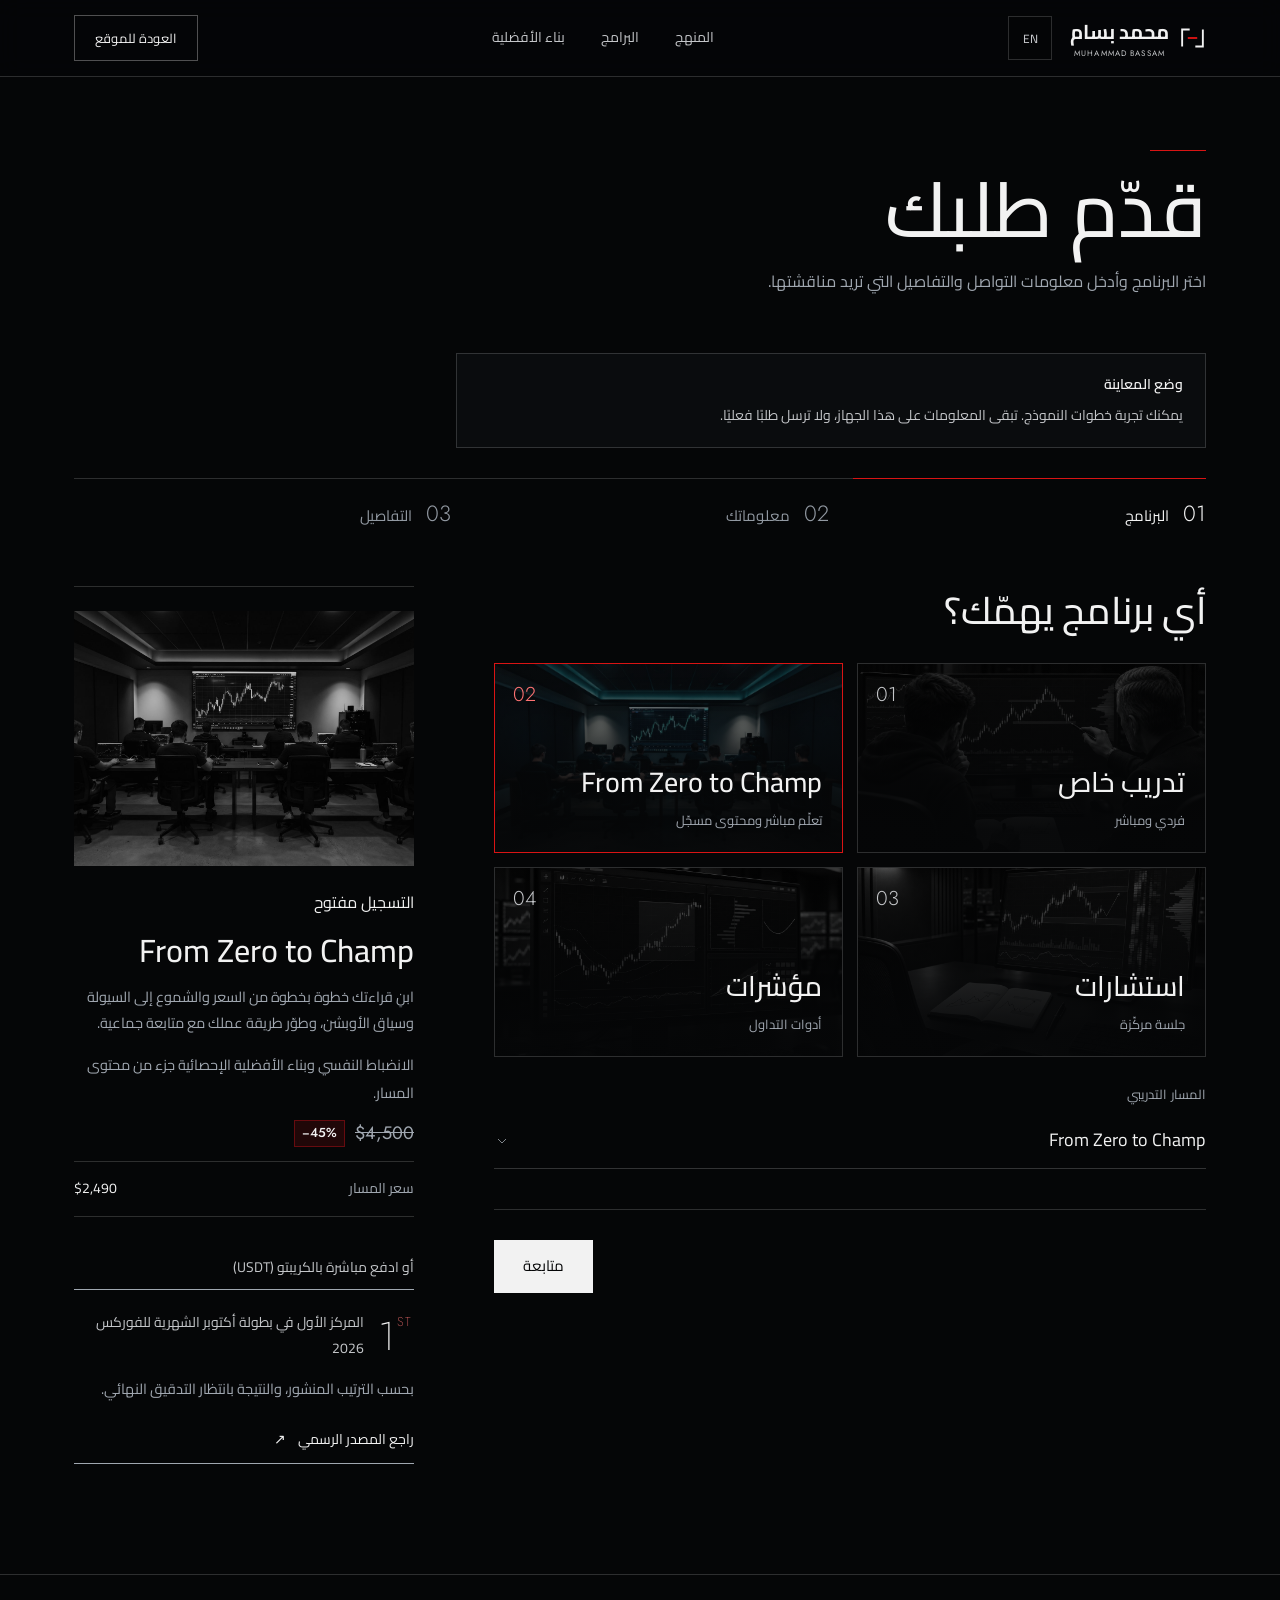
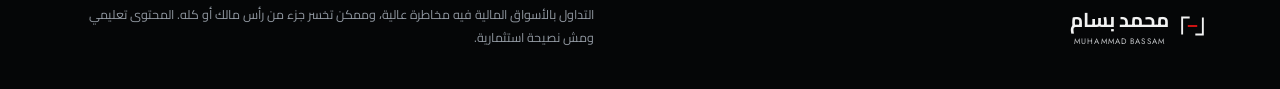
==== commit 96d7c9a0: "Add USDT (TRC20) crypto payment with proof-of-payment upload - pay.html/pay.js/pay.css: amount + wal" ====
--- a/apply.html
+++ b/apply.html
@@ -11,6 +11,7 @@
 <link rel="stylesheet" href="style.css">
 <link rel="stylesheet" href="courses.css">
 <link rel="stylesheet" href="brand.css">
+<link rel="stylesheet" href="pay.css">
 </head>
 <body class="apply-page">
 <a class="skip-link" href="#main-content">انتقل إلى نموذج الطلب</a>
@@ -113,6 +114,7 @@
       <p class="course-benefits" data-sum-course-benefits hidden></p>
       <div class="course-offer-line"><s dir="ltr" data-sum-course-original title="السعر قبل الخصم" hidden></s><span class="course-discount" dir="ltr" data-sum-course-discount title="خصم" hidden></span></div>
       <div class="sum-price"><span data-sum-price-label>السعر</span><span data-sum-price></span></div>
+      <a class="pay-link" data-pay-link data-pay-offer="form" href="pay.html?offer=private" hidden>أو ادفع مباشرة بالكريبتو (USDT)</a>
       <div class="sum-award"><b aria-hidden="true">1<sup>ST</sup></b><span data-award-title>المركز الأول في بطولة أكتوبر الشهرية للفوركس 2026</span></div>
       <p data-award-note>بحسب الترتيب المنشور، والنتيجة بانتظار التدقيق النهائي.</p>
       <a class="text-link" data-award-proof href="https://www.worldcupchampionships.com/world-cup-trading-championship-standings" target="_blank" rel="noopener noreferrer">راجع المصدر الرسمي <span aria-hidden="true">↗</span></a>
@@ -130,6 +132,7 @@
 <script src="site-visibility.js"></script>
 <script src="visibility.js"></script>
 <script src="app.js"></script>
+<script src="pay.js"></script>
 <script src="translations.js"></script>
 <script src="i18n.js"></script>
 <script src="brand.js"></script>
--- a/pay.css
+++ b/pay.css
@@ -0,0 +1,31 @@
+/* Crypto payment page and the pay links on other pages. */
+.pay-progress { grid-template-columns:repeat(2,1fr); }
+.pay-transfer .legend { font:500 38px/1.3 "Cairo",sans-serif; }
+.pay-facts { display:grid; grid-template-columns:1fr 1fr; gap:20px 40px; }
+.pay-facts div { display:grid; gap:4px; padding-bottom:14px; border-bottom:1px solid var(--line); }
+.pay-facts dt { font-size:13px; color:var(--mid); }
+.pay-facts dd { font:400 26px "Jost",sans-serif; color:var(--ink); text-align:start; }
+html[dir="rtl"] .pay-facts dd { text-align:right; }
+.pay-wallet { display:grid; gap:12px; justify-items:start; padding:24px; border:1px solid var(--line); background:var(--bg2); }
+.pay-wallet-label { font-size:13px; color:var(--mid); }
+.pay-wallet code { width:100%; font:400 clamp(14px,1.6vw,18px)/1.6 "IBM Plex Mono",monospace; color:var(--ink); word-break:break-all; user-select:all; }
+.pay-wallet-missing { color:var(--ink2); font-size:14.5px; }
+.pay-copy { min-height:44px; padding:10px 22px; font-size:14px; }
+.pay-copied { min-height:1.5em; font-size:13px; color:var(--ink2); }
+.pay-rules { list-style:none; display:grid; gap:10px; color:var(--ink2); font-size:14.5px; }
+.pay-rules li { position:relative; padding-inline-start:20px; }
+.pay-rules li::before { content:""; position:absolute; inset-inline-start:0; top:.8em; width:8px; height:1px; background:var(--red); }
+.pay-file input[type="file"] { padding:14px 0; font-size:15px; cursor:pointer; }
+.pay-file input[type="file"]::file-selector-button { margin-inline-end:16px; padding:8px 18px; border:1px solid rgba(255,255,255,.3); background:transparent; color:var(--ink); font:400 14px "Cairo",sans-serif; cursor:pointer; }
+.pay-file input[type="file"]::file-selector-button:hover { border-color:var(--red); }
+.pay-file-name { font-weight:400; font-size:13px; color:var(--ink2); }
+.pay-sum-note { font-size:13px !important; }
+.pay-link { display:inline-flex; align-items:center; gap:10px; margin-top:16px; padding-block:8px; border-bottom:1px solid var(--mid); color:var(--ink2); font-size:14px; }
+.pay-link:hover { color:var(--red-text); border-color:var(--red-text); }
+.pay-link[hidden] { display:none; }
+@media (max-width:760px) {
+  .pay-facts { grid-template-columns:1fr; }
+  .pay-transfer .legend { font-size:30px; }
+  .pay-wallet { padding:18px; }
+  .pay-page .ap-sum .text-link, .pay-page .ap-sum .pay-sum-note { grid-column:1 / -1; justify-self:start; }
+}
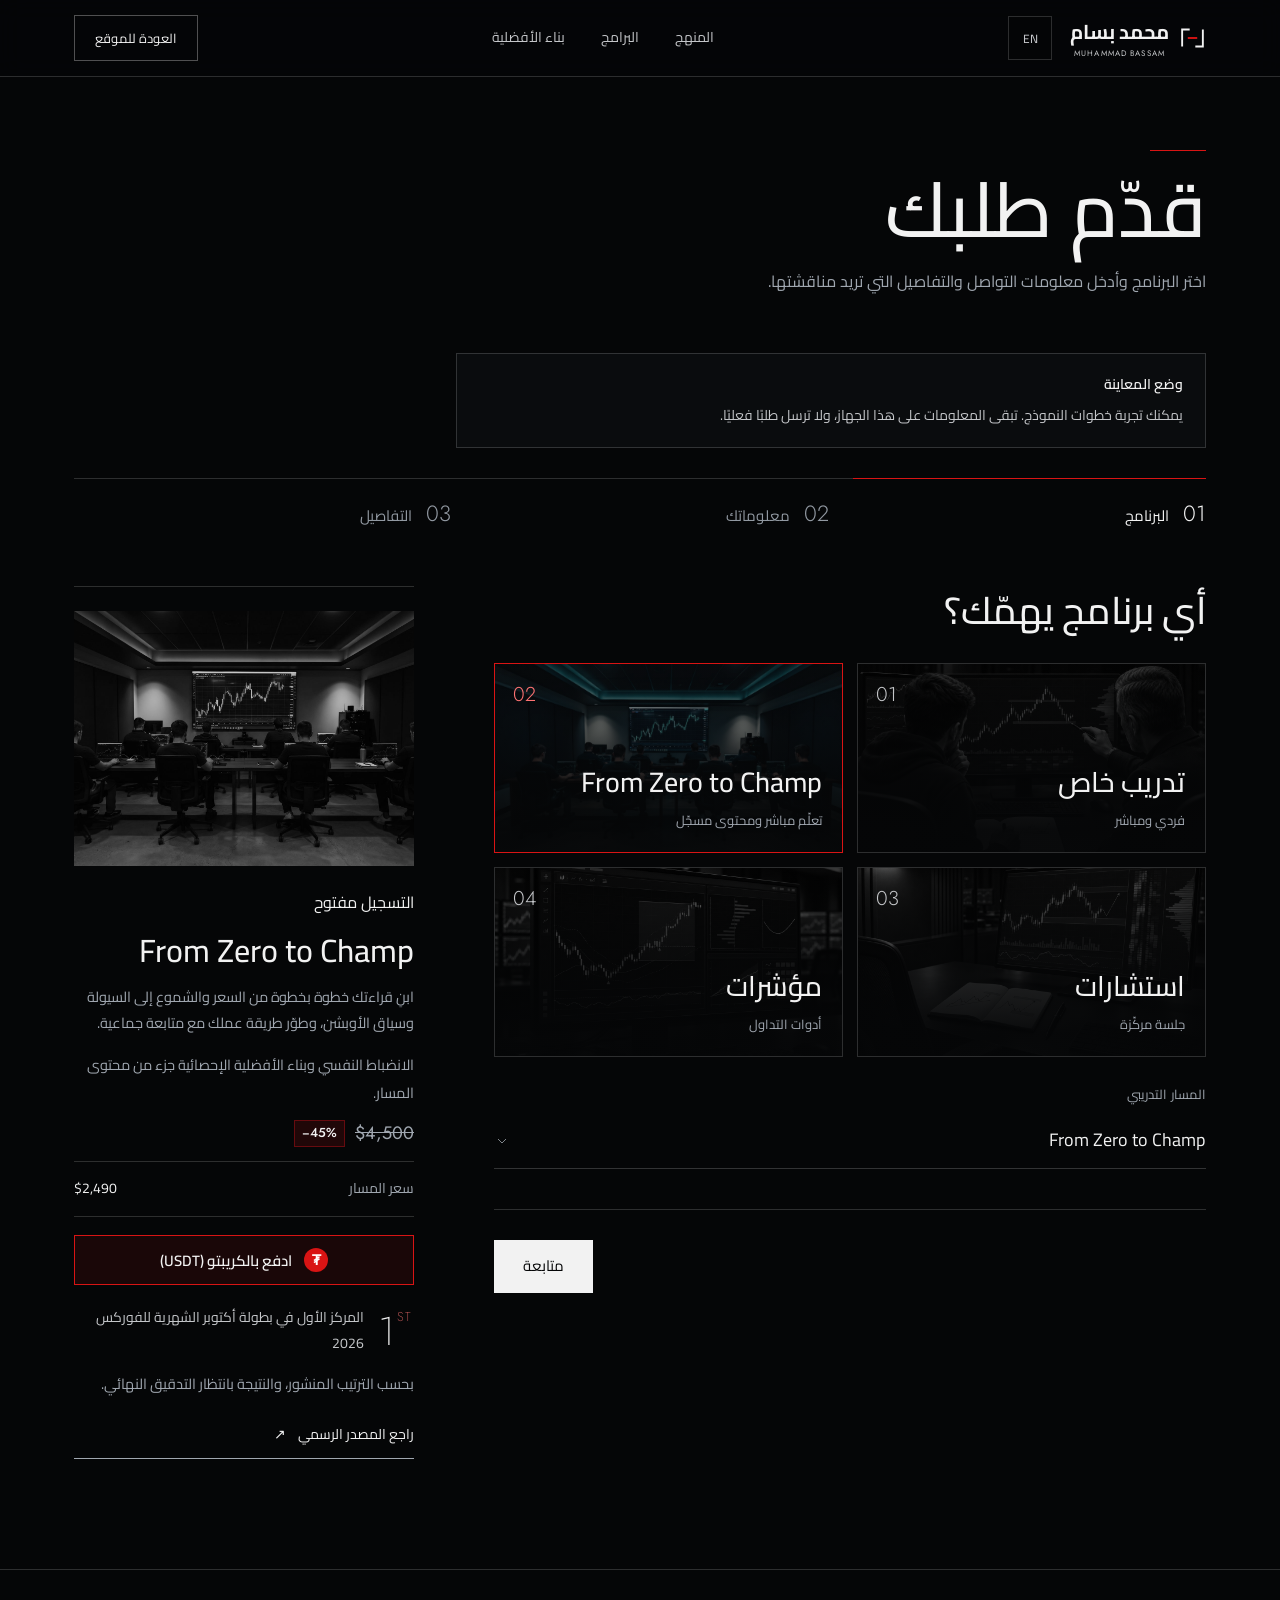
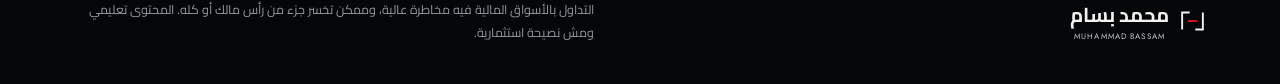
==== commit 6df8e028: "Make the crypto pay option a clear button, including on the home course card - From Zero to Champ ca" ====
--- a/apply.html
+++ b/apply.html
@@ -114,7 +114,7 @@
       <p class="course-benefits" data-sum-course-benefits hidden></p>
       <div class="course-offer-line"><s dir="ltr" data-sum-course-original title="السعر قبل الخصم" hidden></s><span class="course-discount" dir="ltr" data-sum-course-discount title="خصم" hidden></span></div>
       <div class="sum-price"><span data-sum-price-label>السعر</span><span data-sum-price></span></div>
-      <a class="pay-link" data-pay-link data-pay-offer="form" href="pay.html?offer=private" hidden>أو ادفع مباشرة بالكريبتو (USDT)</a>
+      <a class="pay-button" data-pay-link data-pay-offer="form" href="pay.html?offer=private" hidden><span class="pay-coin" aria-hidden="true">₮</span><span>ادفع بالكريبتو (USDT)</span></a>
       <div class="sum-award"><b aria-hidden="true">1<sup>ST</sup></b><span data-award-title>المركز الأول في بطولة أكتوبر الشهرية للفوركس 2026</span></div>
       <p data-award-note>بحسب الترتيب المنشور، والنتيجة بانتظار التدقيق النهائي.</p>
       <a class="text-link" data-award-proof href="https://www.worldcupchampionships.com/world-cup-trading-championship-standings" target="_blank" rel="noopener noreferrer">راجع المصدر الرسمي <span aria-hidden="true">↗</span></a>
--- a/pay.css
+++ b/pay.css
@@ -9,6 +9,9 @@
 .pay-wallet { display:grid; gap:12px; justify-items:start; padding:24px; border:1px solid var(--line); background:var(--bg2); }
 .pay-wallet-label { font-size:13px; color:var(--mid); }
 .pay-wallet code { width:100%; font:400 clamp(14px,1.6vw,18px)/1.6 "IBM Plex Mono",monospace; color:var(--ink); word-break:break-all; user-select:all; }
+.pay-test-notice { border-color:var(--red); }
+.pay-test-tag { margin-inline-start:10px; padding:2px 10px; border:1px solid var(--red); color:var(--red-text); font-weight:500; font-size:12px; }
+.pay-test-tag[hidden] { display:none; }
 .pay-wallet-missing { color:var(--ink2); font-size:14.5px; }
 .pay-copy { min-height:44px; padding:10px 22px; font-size:14px; }
 .pay-copied { min-height:1.5em; font-size:13px; color:var(--ink2); }
@@ -20,10 +23,17 @@
 .pay-file input[type="file"]::file-selector-button:hover { border-color:var(--red); }
 .pay-file-name { font-weight:400; font-size:13px; color:var(--ink2); }
 .pay-sum-note { font-size:13px !important; }
-.pay-link { display:inline-flex; align-items:center; gap:10px; margin-top:16px; padding-block:8px; border-bottom:1px solid var(--mid); color:var(--ink2); font-size:14px; }
-.pay-link:hover { color:var(--red-text); border-color:var(--red-text); }
-.pay-link[hidden] { display:none; }
+/* "Pay with crypto": a second, clearly visible button next to each priced offer's main action. */
+.pay-button { position:relative; z-index:2; display:flex; width:fit-content; align-items:center; justify-content:center; gap:12px; min-height:50px; margin-top:18px; margin-inline-start:auto; padding:12px 24px; border:1px solid var(--red); background:rgba(217,20,20,.1); color:var(--ink); font:600 15px/1.4 "Cairo",sans-serif; transition:background .3s, color .3s; }
+.pay-button:hover { background:var(--red); color:#fff; }
+.pay-button:focus-visible { outline:2px solid var(--ink); outline-offset:4px; }
+.pay-button[hidden] { display:none; }
+.pay-coin { display:inline-grid; place-items:center; width:24px; height:24px; border-radius:50%; background:var(--red); color:#fff; font:600 14px/1 "Jost",sans-serif; }
+.pay-button:hover .pay-coin { background:#fff; color:var(--red); }
+.course-card-pay { width:100%; margin-top:14px; }
+.ap-sum .pay-button { width:100%; margin-top:4px; }
 @media (max-width:760px) {
+  .pay-button { width:100%; }
   .pay-facts { grid-template-columns:1fr; }
   .pay-transfer .legend { font-size:30px; }
   .pay-wallet { padding:18px; }
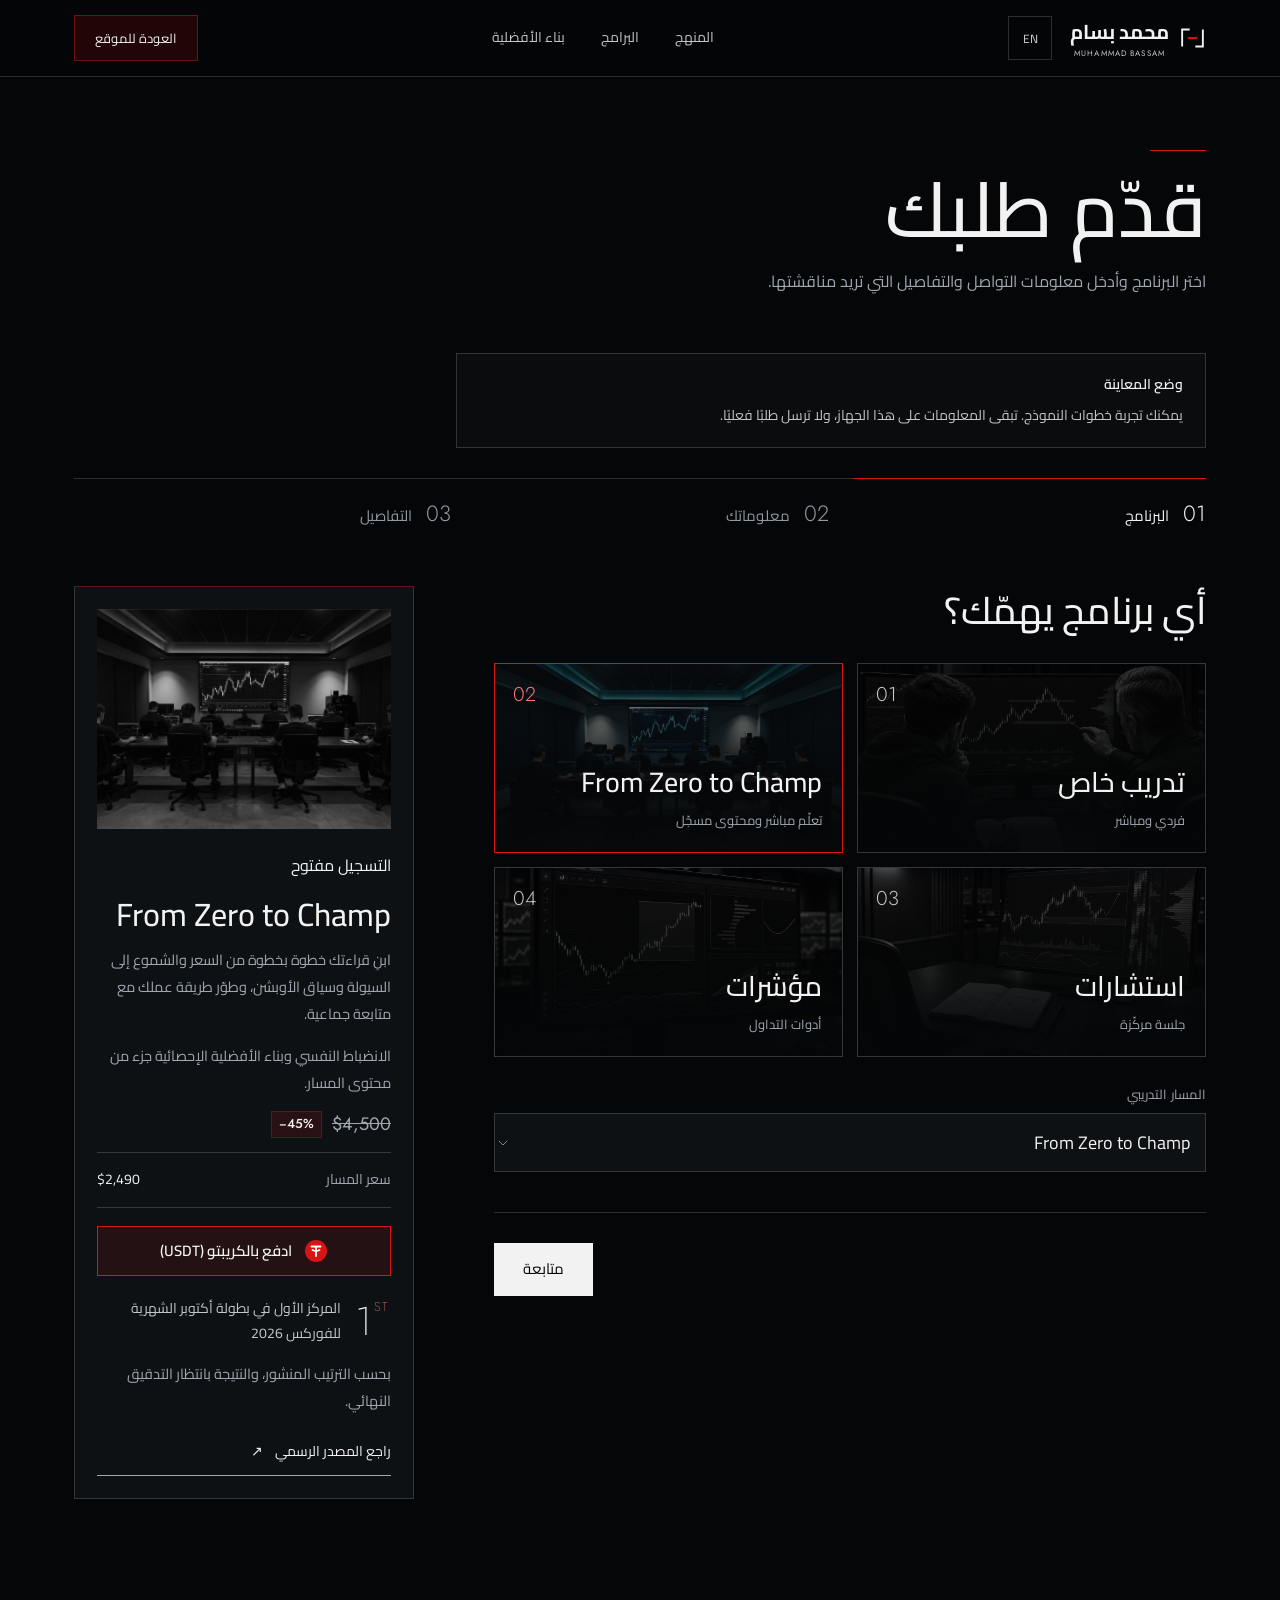
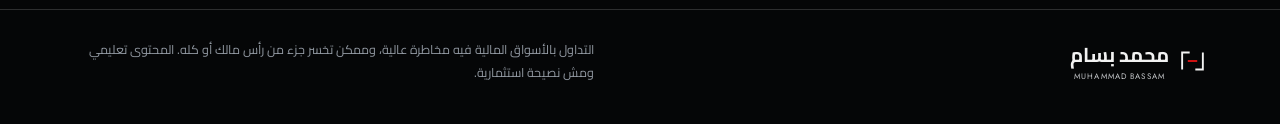
==== commit a2da158f: "Lift interactive and paid areas off the black with translucent brand-red tints New accents.css (load" ====
--- a/apply.html
+++ b/apply.html
@@ -12,6 +12,7 @@
 <link rel="stylesheet" href="courses.css">
 <link rel="stylesheet" href="brand.css">
 <link rel="stylesheet" href="pay.css">
+<link rel="stylesheet" href="accents.css">
 </head>
 <body class="apply-page">
 <a class="skip-link" href="#main-content">انتقل إلى نموذج الطلب</a>
@@ -114,7 +115,7 @@
       <p class="course-benefits" data-sum-course-benefits hidden></p>
       <div class="course-offer-line"><s dir="ltr" data-sum-course-original title="السعر قبل الخصم" hidden></s><span class="course-discount" dir="ltr" data-sum-course-discount title="خصم" hidden></span></div>
       <div class="sum-price"><span data-sum-price-label>السعر</span><span data-sum-price></span></div>
-      <a class="pay-button" data-pay-link data-pay-offer="form" href="pay.html?offer=private" hidden><span class="pay-coin" aria-hidden="true">₮</span><span>ادفع بالكريبتو (USDT)</span></a>
+      <a class="pay-button" data-pay-link data-pay-offer="form" href="pay.html?offer=private" hidden><span class="pay-coin" aria-hidden="true"></span><span>ادفع بالكريبتو (USDT)</span></a>
       <div class="sum-award"><b aria-hidden="true">1<sup>ST</sup></b><span data-award-title>المركز الأول في بطولة أكتوبر الشهرية للفوركس 2026</span></div>
       <p data-award-note>بحسب الترتيب المنشور، والنتيجة بانتظار التدقيق النهائي.</p>
       <a class="text-link" data-award-proof href="https://www.worldcupchampionships.com/world-cup-trading-championship-standings" target="_blank" rel="noopener noreferrer">راجع المصدر الرسمي <span aria-hidden="true">↗</span></a>
--- a/pay.css
+++ b/pay.css
@@ -28,8 +28,9 @@
 .pay-button:hover { background:var(--red); color:#fff; }
 .pay-button:focus-visible { outline:2px solid var(--ink); outline-offset:4px; }
 .pay-button[hidden] { display:none; }
-.pay-coin { display:inline-grid; place-items:center; width:24px; height:24px; border-radius:50%; background:var(--red); color:#fff; font:600 14px/1 "Jost",sans-serif; }
-.pay-button:hover .pay-coin { background:#fff; color:var(--red); }
+/* USDT mark (circle + T), drawn as SVG so it is not a font glyph. */
+.pay-coin { flex:none; width:24px; height:24px; background:url("data:image/svg+xml,%3Csvg xmlns='http://www.w3.org/2000/svg' viewBox='0 0 24 24'%3E%3Ccircle cx='12' cy='12' r='11' fill='%23d91414'/%3E%3Cpath d='M7.5 7.5h9M12 7.5v9.5M8.5 11c1 .7 2.2 1 3.5 1s2.5-.3 3.5-1' fill='none' stroke='%23fff' stroke-width='1.8' stroke-linecap='round'/%3E%3C/svg%3E") center/contain no-repeat; }
+.pay-button:hover .pay-coin { background-image:url("data:image/svg+xml,%3Csvg xmlns='http://www.w3.org/2000/svg' viewBox='0 0 24 24'%3E%3Ccircle cx='12' cy='12' r='11' fill='%23fff'/%3E%3Cpath d='M7.5 7.5h9M12 7.5v9.5M8.5 11c1 .7 2.2 1 3.5 1s2.5-.3 3.5-1' fill='none' stroke='%23d91414' stroke-width='1.8' stroke-linecap='round'/%3E%3C/svg%3E"); }
 .course-card-pay { width:100%; margin-top:14px; }
 .ap-sum .pay-button { width:100%; margin-top:4px; }
 @media (max-width:760px) {
--- a/accents.css
+++ b/accents.css
@@ -0,0 +1,74 @@
+/* Accent layer on the dark theme. Reading text stays on black; everything you can act on or pay for
+   (tabs, offers, prices, choices, form fields, FAQ rows) sits on a lifted surface, and the offer itself
+   carries a translucent tint of the brand red. Loaded after the page styles on every public page. */
+:root {
+  --surface:#0e1114;
+  --surface-2:#14181c;
+  --tint:rgba(217,20,20,.07);
+  --tint-2:rgba(217,20,20,.14);
+  --tint-3:rgba(217,20,20,.24);
+  --red-line:rgba(217,20,20,.45);
+  --lift:0 22px 44px -26px rgba(0,0,0,.95);
+}
+
+/* Navigation call to action */
+#nav .apply-link { border-color:var(--red-line); background:var(--tint-2); color:var(--ink); }
+#nav .apply-link:hover { background:var(--red); border-color:var(--red); color:#fff; }
+
+/* Programme switcher: a segmented control instead of bare text */
+#programs .program-jump { gap:8px; }
+.program-jump button { padding:10px 18px; border:1px solid var(--line); background:var(--surface); color:var(--ink2); font-size:14px; transition:background .2s, border-color .2s, color .2s; }
+.program-jump button:hover { border-color:rgba(255,255,255,.34); color:var(--ink); }
+.program-jump button[aria-pressed="true"], .program-jump button[aria-current="true"] { border-color:var(--red); background:var(--tint-3); color:#fff; }
+
+/* "Help me choose" */
+.learning-guide { border:1px solid var(--line); background:var(--surface); padding-inline:22px; transition:border-color .2s; }
+.learning-guide:hover, .learning-guide[open] { border-color:var(--red-line); }
+.learning-guide[open] { background:linear-gradient(180deg, var(--tint), transparent 60%), var(--surface); }
+
+/* Course offer card */
+.course-card { background:linear-gradient(155deg, var(--tint-2), var(--tint) 42%, transparent 78%), var(--surface); border-color:var(--red-line); box-shadow:var(--lift); }
+@media (hover:hover) { .course-card:hover { border-color:var(--red); box-shadow:0 26px 50px -24px rgba(0,0,0,.95); } }
+.course-card-footer a.course-card-action { padding:10px 24px; background:var(--ink); color:var(--bg); border:1px solid var(--ink); font-weight:600; transition:background .2s, color .2s; }
+.course-card-footer a.course-card-action:hover { background:transparent; color:var(--ink); border-color:var(--ink); }
+
+/* Price + action block on service panels and the course page */
+#programs .service-panel .prog-foot, .course-catalog .prog-foot { max-width:none; padding:20px 22px; background:var(--tint); border:1px solid var(--red-line); }
+.prog-foot:has(.pay-button) { flex-wrap:wrap; }
+.prog-foot .pay-button { flex:1 0 100%; width:100%; margin:4px 0 0; }
+.service-fit { padding:16px 18px; background:var(--surface); border:1px solid var(--line); }
+.service-fit + .service-fit { margin-top:0; }
+.private-schedule { padding:18px; background:var(--surface); border:1px solid var(--line); }
+.private-month { background:var(--surface-2); }
+.private-month[aria-pressed="true"] { border-color:var(--red); background:var(--tint-3); }
+.private-month[aria-pressed="true"] .private-month-track { background:var(--red); }
+
+/* FAQ rows */
+.faq-item summary { padding-inline:18px; transition:background .2s; }
+.faq-item summary:hover { background:var(--surface); color:var(--ink); }
+.faq-item[open] { background:var(--tint); }
+.faq-item[open] summary { color:#fff; }
+.faq-answer { padding-inline:18px; }
+
+/* Application and payment pages */
+.pick span { background:var(--surface); }
+.pick input:checked + span { box-shadow:inset 0 0 0 1px var(--red); }
+.f input:not([type="checkbox"]):not([type="radio"]), .f textarea { padding:12px 14px; background:var(--surface); border:1px solid var(--line); }
+.f select { padding-top:12px; padding-bottom:12px; padding-inline-start:14px; background-color:var(--surface); border:1px solid var(--line); }
+.f input:focus, .f select:focus, .f textarea:focus { border-color:var(--red-line); background-color:var(--surface-2); }
+.ap-sum { padding:22px; background:var(--surface); border:1px solid var(--line); border-top-color:var(--red-line); }
+.pay-facts div { padding:16px 18px; background:var(--tint); border:1px solid var(--red-line); }
+.pay-wallet { background:linear-gradient(160deg, var(--tint-2), transparent 70%), var(--surface); border-color:var(--red-line); }
+
+@media (max-width:600px) {
+  #programs .service-panel .prog-foot .pay-button { flex:none; }
+}
+@media (max-width:760px) {
+  .program-jump button { padding:9px 14px; }
+  .learning-guide { padding-inline:16px; }
+  #programs .service-panel .prog-foot, .course-catalog .prog-foot { padding:18px 16px; }
+  .ap-sum { padding:16px; }
+}
+@media (prefers-reduced-motion:reduce) {
+  .program-jump button, .learning-guide, .faq-item summary, .course-card-footer a.course-card-action { transition:none; }
+}
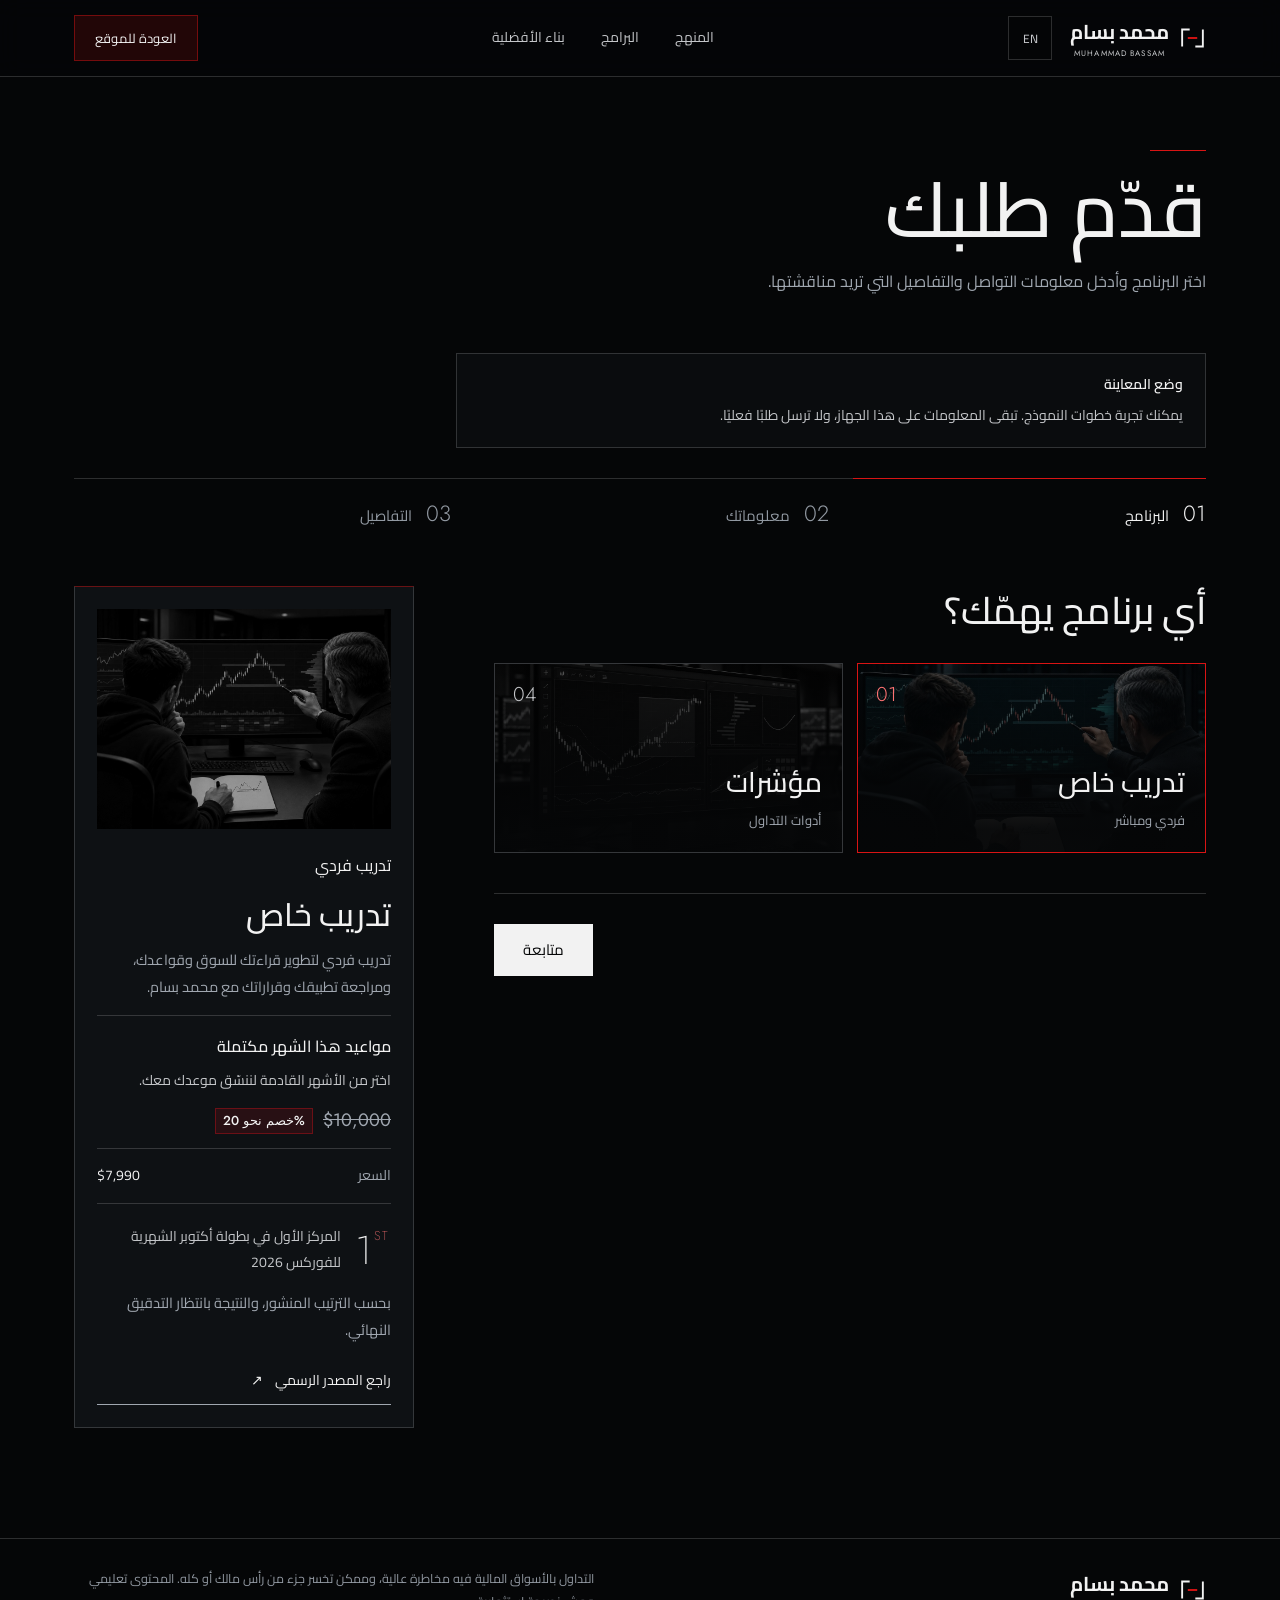
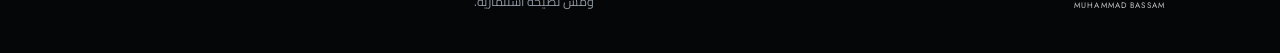
==== commit b0addc5d: "Simplify the enrolment flow: details, then pay - Course card has one action (course details); the co" ====
--- a/apply.html
+++ b/apply.html
@@ -115,7 +115,6 @@
       <p class="course-benefits" data-sum-course-benefits hidden></p>
       <div class="course-offer-line"><s dir="ltr" data-sum-course-original title="السعر قبل الخصم" hidden></s><span class="course-discount" dir="ltr" data-sum-course-discount title="خصم" hidden></span></div>
       <div class="sum-price"><span data-sum-price-label>السعر</span><span data-sum-price></span></div>
-      <a class="pay-button" data-pay-link data-pay-offer="form" href="pay.html?offer=private" hidden><span class="pay-coin" aria-hidden="true"></span><span>ادفع بالكريبتو (USDT)</span></a>
       <div class="sum-award"><b aria-hidden="true">1<sup>ST</sup></b><span data-award-title>المركز الأول في بطولة أكتوبر الشهرية للفوركس 2026</span></div>
       <p data-award-note>بحسب الترتيب المنشور، والنتيجة بانتظار التدقيق النهائي.</p>
       <a class="text-link" data-award-proof href="https://www.worldcupchampionships.com/world-cup-trading-championship-standings" target="_blank" rel="noopener noreferrer">راجع المصدر الرسمي <span aria-hidden="true">↗</span></a>
--- a/accents.css
+++ b/accents.css
@@ -36,6 +36,14 @@
 #programs .service-panel .prog-foot, .course-catalog .prog-foot { max-width:none; padding:20px 22px; background:var(--tint); border:1px solid var(--red-line); }
 .prog-foot:has(.pay-button) { flex-wrap:wrap; }
 .prog-foot .pay-button { flex:1 0 100%; width:100%; margin:4px 0 0; }
+/* Course page: the single enrolment box, after the curriculum */
+.course-enroll { margin-top:72px; padding:32px; background:linear-gradient(160deg, var(--tint-2), var(--tint) 45%, transparent 85%), var(--surface); border:1px solid var(--red-line); box-shadow:var(--lift); scroll-margin-top:100px; }
+.course-enroll h2 { font:600 28px/1.4 "Cairo",sans-serif; color:var(--ink); margin:0; }
+.course-enroll:lang(en) h2 { font-family:"Jost",sans-serif; font-weight:500; }
+.course-enroll > p { margin-top:10px; color:var(--ink2); line-height:1.9; max-width:62ch; }
+.course-page .course-enroll .prog-foot { margin-top:22px; padding:0; background:none; border:0; }
+/* Consultation: booking and paying are one action */
+.prog-foot .pay-button-main { flex:none; width:auto; margin:0; margin-inline-start:auto; }
 .service-fit { padding:16px 18px; background:var(--surface); border:1px solid var(--line); }
 .service-fit + .service-fit { margin-top:0; }
 .private-schedule { padding:18px; background:var(--surface); border:1px solid var(--line); }
@@ -62,12 +70,15 @@
 
 @media (max-width:600px) {
   #programs .service-panel .prog-foot .pay-button { flex:none; }
+  .prog-foot .pay-button-main { width:100%; }
 }
 @media (max-width:760px) {
   .program-jump button { padding:9px 14px; }
   .learning-guide { padding-inline:16px; }
   #programs .service-panel .prog-foot, .course-catalog .prog-foot { padding:18px 16px; }
   .ap-sum { padding:16px; }
+  .course-enroll { margin-top:52px; padding:22px 18px; }
+  .course-enroll h2 { font-size:24px; }
 }
 @media (prefers-reduced-motion:reduce) {
   .program-jump button, .learning-guide, .faq-item summary, .course-card-footer a.course-card-action { transition:none; }
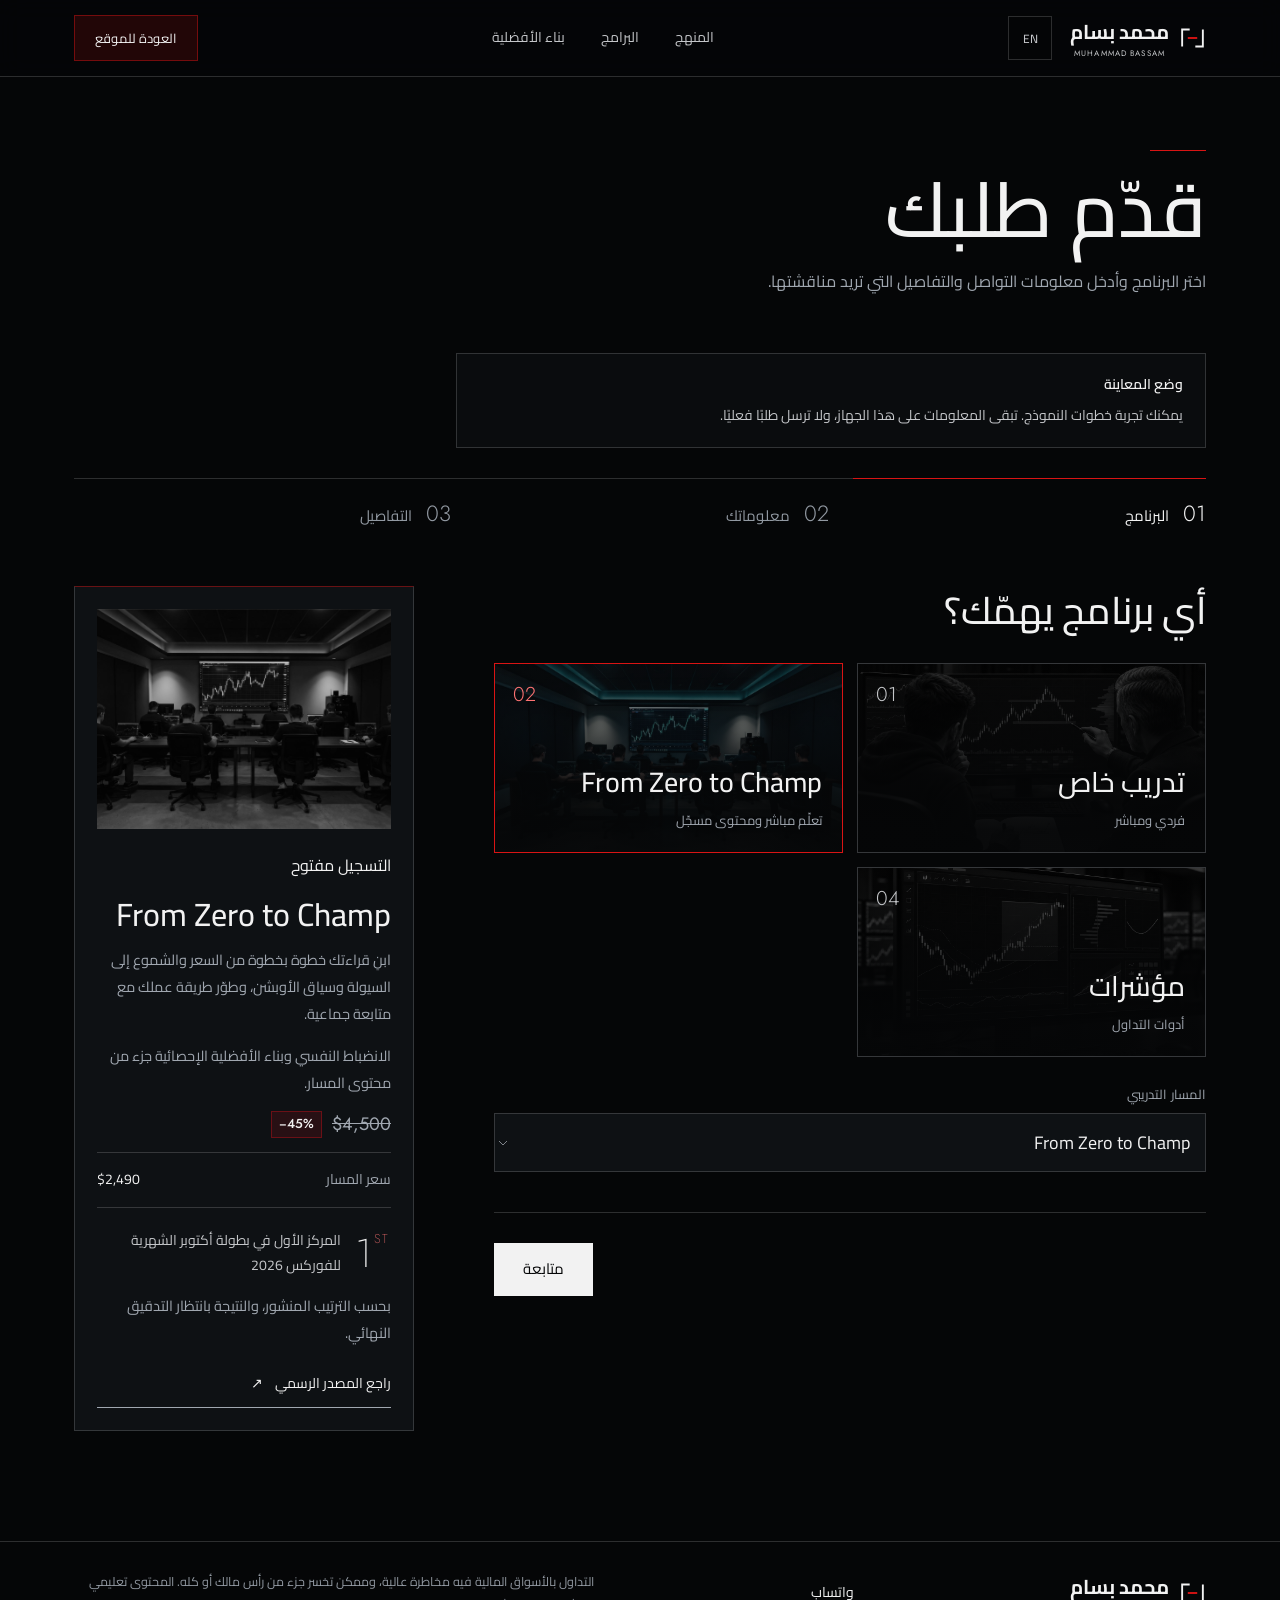
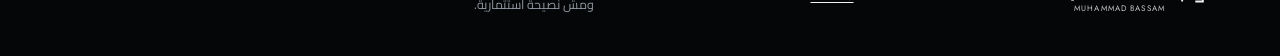
==== commit 4394d4a7: "Remove the crypto payment; everything goes through a form and WhatsApp Paying by crypto is not allow" ====
--- a/apply.html
+++ b/apply.html
@@ -11,7 +11,6 @@
 <link rel="stylesheet" href="style.css">
 <link rel="stylesheet" href="courses.css">
 <link rel="stylesheet" href="brand.css">
-<link rel="stylesheet" href="pay.css">
 <link rel="stylesheet" href="accents.css">
 </head>
 <body class="apply-page">
@@ -102,6 +101,10 @@
         <span class="rule"></span>
         <h2 id="application-result-title" data-done-title tabindex="-1">استلمنا طلبك، شكرًا.</h2>
         <p data-done-text>سنراجع طلبك ونتواصل معك عبر معلومات الاتصال التي أدخلتها.</p>
+        <div class="done-contact" data-done-contact hidden>
+          <p>للتواصل السريع، راسلنا على واتساب:</p>
+          <a class="help-button" data-done-whatsapp href="#" rel="noopener noreferrer"><svg viewBox="0 0 24 24" aria-hidden="true" focusable="false"><path d="M4 20l1.3-4.2A8 8 0 1 1 8.4 18.8L4 20z"/><path d="M9.2 9.3c.2 2.2 2.3 4.3 4.5 4.5l1.2-1.1-1.7-1-.8.6c-.7-.3-1.4-1-1.7-1.7l.6-.8-1-1.7-1.1 1.2z"/></svg><span>تواصل معنا على واتساب</span><b dir="ltr" translate="no" data-done-whatsapp-number></b></a>
+        </div>
         <a href="index.html" class="b-ghost">العودة للموقع</a>
       </section>
     </section>
@@ -132,7 +135,6 @@
 <script src="site-visibility.js"></script>
 <script src="visibility.js"></script>
 <script src="app.js"></script>
-<script src="pay.js"></script>
 <script src="translations.js"></script>
 <script src="i18n.js"></script>
 <script src="brand.js"></script>
--- a/accents.css
+++ b/accents.css
@@ -1,4 +1,4 @@
-/* Accent layer on the dark theme. Reading text stays on black; everything you can act on or pay for
+/* Accent layer on the dark theme. Reading text stays on black; everything you can act on
    (tabs, offers, prices, choices, form fields, FAQ rows) sits on a lifted surface, and the offer itself
    carries a translucent tint of the brand red. Loaded after the page styles on every public page. */
 :root {
@@ -21,11 +21,6 @@
 .program-jump button:hover { border-color:rgba(255,255,255,.34); color:var(--ink); }
 .program-jump button[aria-pressed="true"], .program-jump button[aria-current="true"] { border-color:var(--red); background:var(--tint-3); color:#fff; }
 
-/* "Help me choose" */
-.learning-guide { border:1px solid var(--line); background:var(--surface); padding-inline:22px; transition:border-color .2s; }
-.learning-guide:hover, .learning-guide[open] { border-color:var(--red-line); }
-.learning-guide[open] { background:linear-gradient(180deg, var(--tint), transparent 60%), var(--surface); }
-
 /* Course offer card */
 .course-card { background:linear-gradient(155deg, var(--tint-2), var(--tint) 42%, transparent 78%), var(--surface); border-color:var(--red-line); box-shadow:var(--lift); }
 @media (hover:hover) { .course-card:hover { border-color:var(--red); box-shadow:0 26px 50px -24px rgba(0,0,0,.95); } }
@@ -34,22 +29,33 @@
 
 /* Price + action block on service panels and the course page */
 #programs .service-panel .prog-foot, .course-catalog .prog-foot { max-width:none; padding:20px 22px; background:var(--tint); border:1px solid var(--red-line); }
-.prog-foot:has(.pay-button) { flex-wrap:wrap; }
-.prog-foot .pay-button { flex:1 0 100%; width:100%; margin:4px 0 0; }
+/* Button labels must not mirror in English: style.css flips every span inside .prog-cta (to turn the ← arrows). */
+.prog-cta > .cta-label, .prog-cta:hover > .cta-label, html[lang="en"] .prog-cta > .cta-label { transform:none; }
+
 /* Course page: the single enrolment box, after the curriculum */
 .course-enroll { margin-top:72px; padding:32px; background:linear-gradient(160deg, var(--tint-2), var(--tint) 45%, transparent 85%), var(--surface); border:1px solid var(--red-line); box-shadow:var(--lift); scroll-margin-top:100px; }
 .course-enroll h2 { font:600 28px/1.4 "Cairo",sans-serif; color:var(--ink); margin:0; }
 .course-enroll:lang(en) h2 { font-family:"Jost",sans-serif; font-weight:500; }
 .course-enroll > p { margin-top:10px; color:var(--ink2); line-height:1.9; max-width:62ch; }
 .course-page .course-enroll .prog-foot { margin-top:22px; padding:0; background:none; border:0; }
-/* Consultation: booking and paying are one action */
-.prog-foot .pay-button-main { flex:none; width:auto; margin:0; margin-inline-start:auto; }
 .service-fit { padding:16px 18px; background:var(--surface); border:1px solid var(--line); }
 .service-fit + .service-fit { margin-top:0; }
 .private-schedule { padding:18px; background:var(--surface); border:1px solid var(--line); }
 .private-month { background:var(--surface-2); }
 .private-month[aria-pressed="true"] { border-color:var(--red); background:var(--tint-3); }
 .private-month[aria-pressed="true"] .private-month-track { background:var(--red); }
+
+/* Help band: a direct WhatsApp chat when the visitor is unsure which programme fits */
+.help-sec { padding:8px 0 56px; }
+.help-box { display:flex; align-items:center; justify-content:space-between; gap:28px 40px; padding:30px 34px; background:linear-gradient(160deg, var(--tint-2), var(--tint) 45%, transparent 85%), var(--surface); border:1px solid var(--red-line); box-shadow:var(--lift); }
+.help-copy h2 { font:600 26px/1.5 "Cairo",sans-serif; color:var(--ink); margin:0; text-wrap:balance; }
+.help-copy p { margin-top:8px; max-width:56ch; color:var(--ink2); line-height:1.9; }
+.help-button { flex:none; display:inline-flex; align-items:center; gap:12px; min-height:54px; padding:12px 28px; background:var(--ink); color:var(--bg); border:1px solid var(--ink); font:600 15px/1.4 "Cairo",sans-serif; transition:background .2s, color .2s; }
+.help-button b { font:400 14px "Jost",sans-serif; opacity:.75; margin-inline-start:4px; white-space:nowrap; }
+.help-button svg { width:24px; height:24px; fill:none; stroke:currentColor; stroke-width:1.7; stroke-linecap:round; stroke-linejoin:round; }
+.help-button:hover { background:transparent; color:var(--ink); }
+.help-button:focus-visible { outline:2px solid var(--ink); outline-offset:4px; }
+.help-sec[hidden] { display:none; }
 
 /* FAQ rows */
 .faq-item summary { padding-inline:18px; transition:background .2s; }
@@ -58,28 +64,27 @@
 .faq-item[open] summary { color:#fff; }
 .faq-answer { padding-inline:18px; }
 
-/* Application and payment pages */
+/* Application and booking pages */
 .pick span { background:var(--surface); }
 .pick input:checked + span { box-shadow:inset 0 0 0 1px var(--red); }
 .f input:not([type="checkbox"]):not([type="radio"]), .f textarea { padding:12px 14px; background:var(--surface); border:1px solid var(--line); }
 .f select { padding-top:12px; padding-bottom:12px; padding-inline-start:14px; background-color:var(--surface); border:1px solid var(--line); }
 .f input:focus, .f select:focus, .f textarea:focus { border-color:var(--red-line); background-color:var(--surface-2); }
 .ap-sum { padding:22px; background:var(--surface); border:1px solid var(--line); border-top-color:var(--red-line); }
-.pay-facts div { padding:16px 18px; background:var(--tint); border:1px solid var(--red-line); }
-.pay-wallet { background:linear-gradient(160deg, var(--tint-2), transparent 70%), var(--surface); border-color:var(--red-line); }
 
 @media (max-width:600px) {
-  #programs .service-panel .prog-foot .pay-button { flex:none; }
-  .prog-foot .pay-button-main { width:100%; }
 }
 @media (max-width:760px) {
   .program-jump button { padding:9px 14px; }
-  .learning-guide { padding-inline:16px; }
   #programs .service-panel .prog-foot, .course-catalog .prog-foot { padding:18px 16px; }
   .ap-sum { padding:16px; }
+  .help-sec { padding-bottom:40px; }
+  .help-box { flex-direction:column; align-items:stretch; padding:22px 18px; }
+  .help-copy h2 { font-size:22px; }
+  .help-button { justify-content:center; }
   .course-enroll { margin-top:52px; padding:22px 18px; }
   .course-enroll h2 { font-size:24px; }
 }
 @media (prefers-reduced-motion:reduce) {
-  .program-jump button, .learning-guide, .faq-item summary, .course-card-footer a.course-card-action { transition:none; }
+  .program-jump button, .faq-item summary, .course-card-footer a.course-card-action, .help-button { transition:none; }
 }
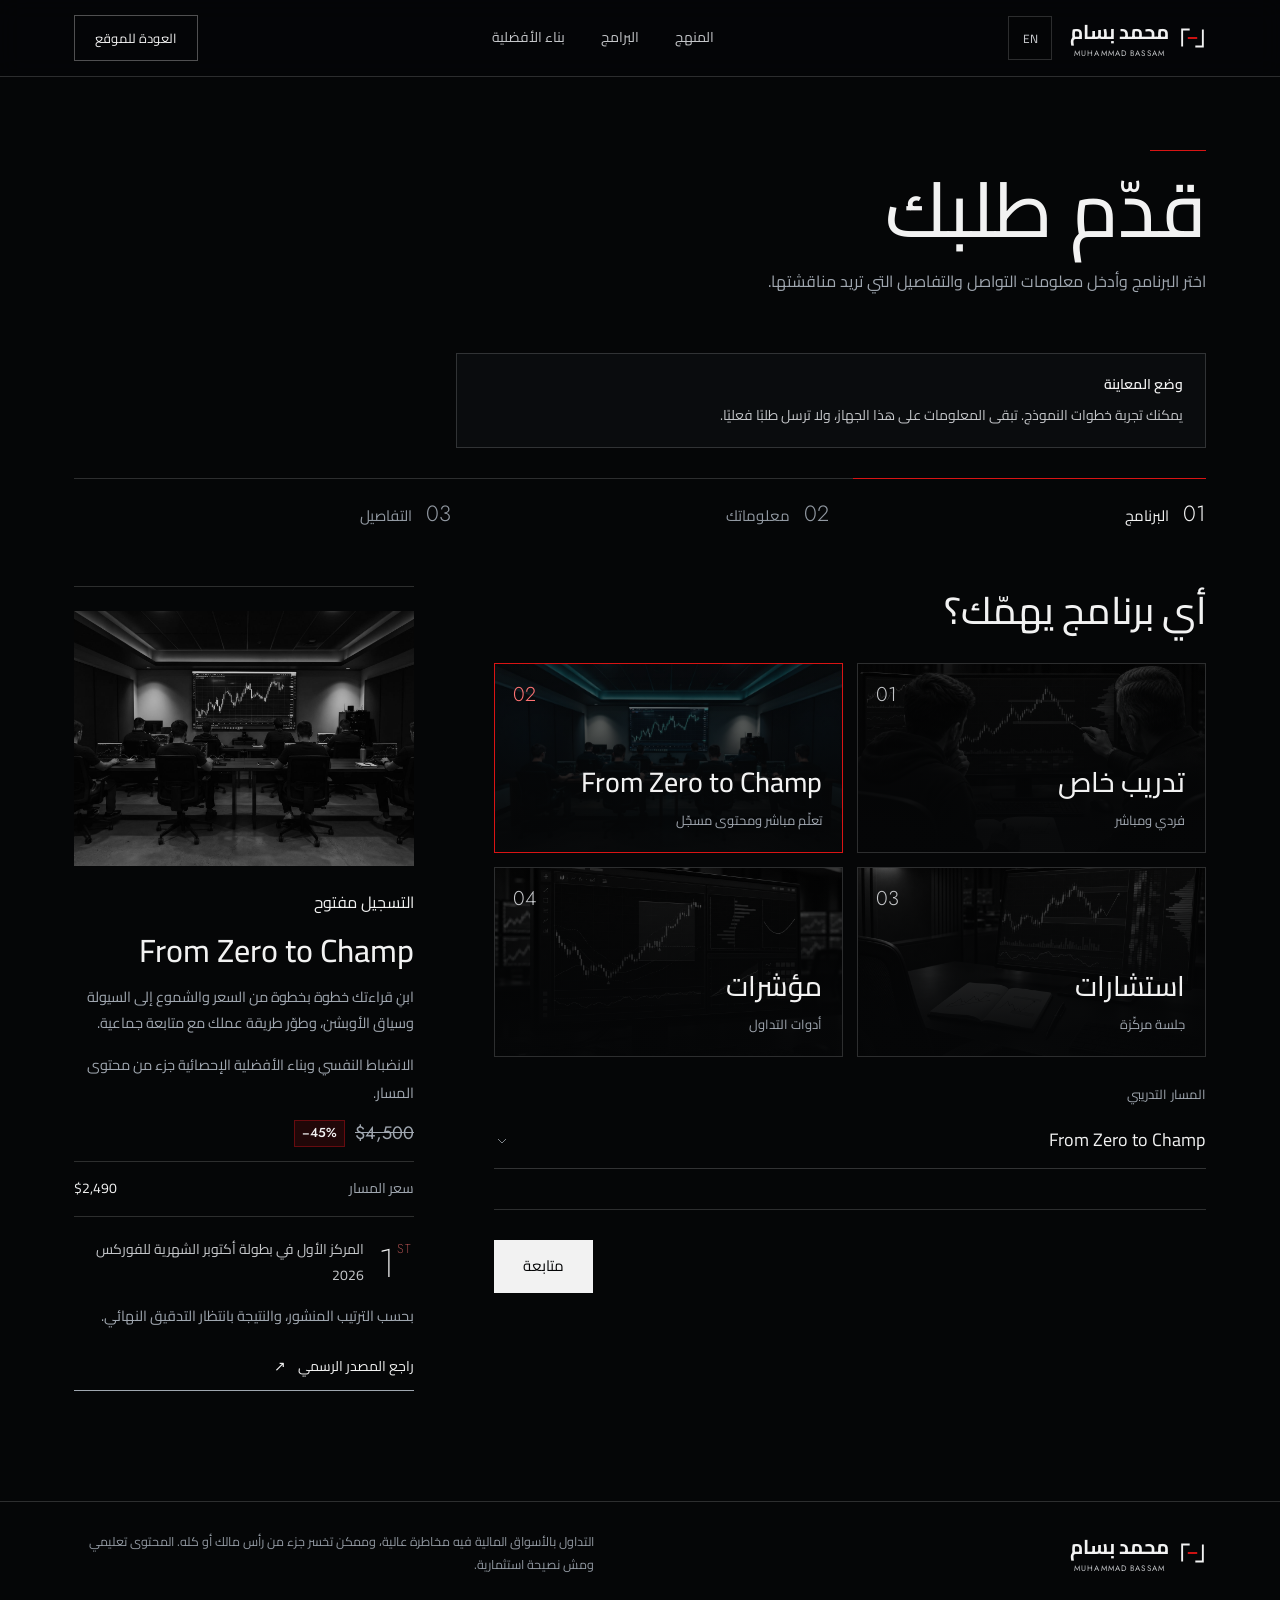
==== commit 195bbafd: "Merge pull request #1 from ebroo89/codex/reviewed-site-handoff-2026-11-06 Complete bilingual site, c" ====
--- a/apply.html
+++ b/apply.html
@@ -11,7 +11,6 @@
 <link rel="stylesheet" href="style.css">
 <link rel="stylesheet" href="courses.css">
 <link rel="stylesheet" href="brand.css">
-<link rel="stylesheet" href="accents.css">
 </head>
 <body class="apply-page">
 <a class="skip-link" href="#main-content">انتقل إلى نموذج الطلب</a>
@@ -101,10 +100,6 @@
         <span class="rule"></span>
         <h2 id="application-result-title" data-done-title tabindex="-1">استلمنا طلبك، شكرًا.</h2>
         <p data-done-text>سنراجع طلبك ونتواصل معك عبر معلومات الاتصال التي أدخلتها.</p>
-        <div class="done-contact" data-done-contact hidden>
-          <p>للتواصل السريع، راسلنا على واتساب:</p>
-          <a class="help-button" data-done-whatsapp href="#" rel="noopener noreferrer"><svg viewBox="0 0 24 24" aria-hidden="true" focusable="false"><path d="M4 20l1.3-4.2A8 8 0 1 1 8.4 18.8L4 20z"/><path d="M9.2 9.3c.2 2.2 2.3 4.3 4.5 4.5l1.2-1.1-1.7-1-.8.6c-.7-.3-1.4-1-1.7-1.7l.6-.8-1-1.7-1.1 1.2z"/></svg><span>تواصل معنا على واتساب</span><b dir="ltr" translate="no" data-done-whatsapp-number></b></a>
-        </div>
         <a href="index.html" class="b-ghost">العودة للموقع</a>
       </section>
     </section>
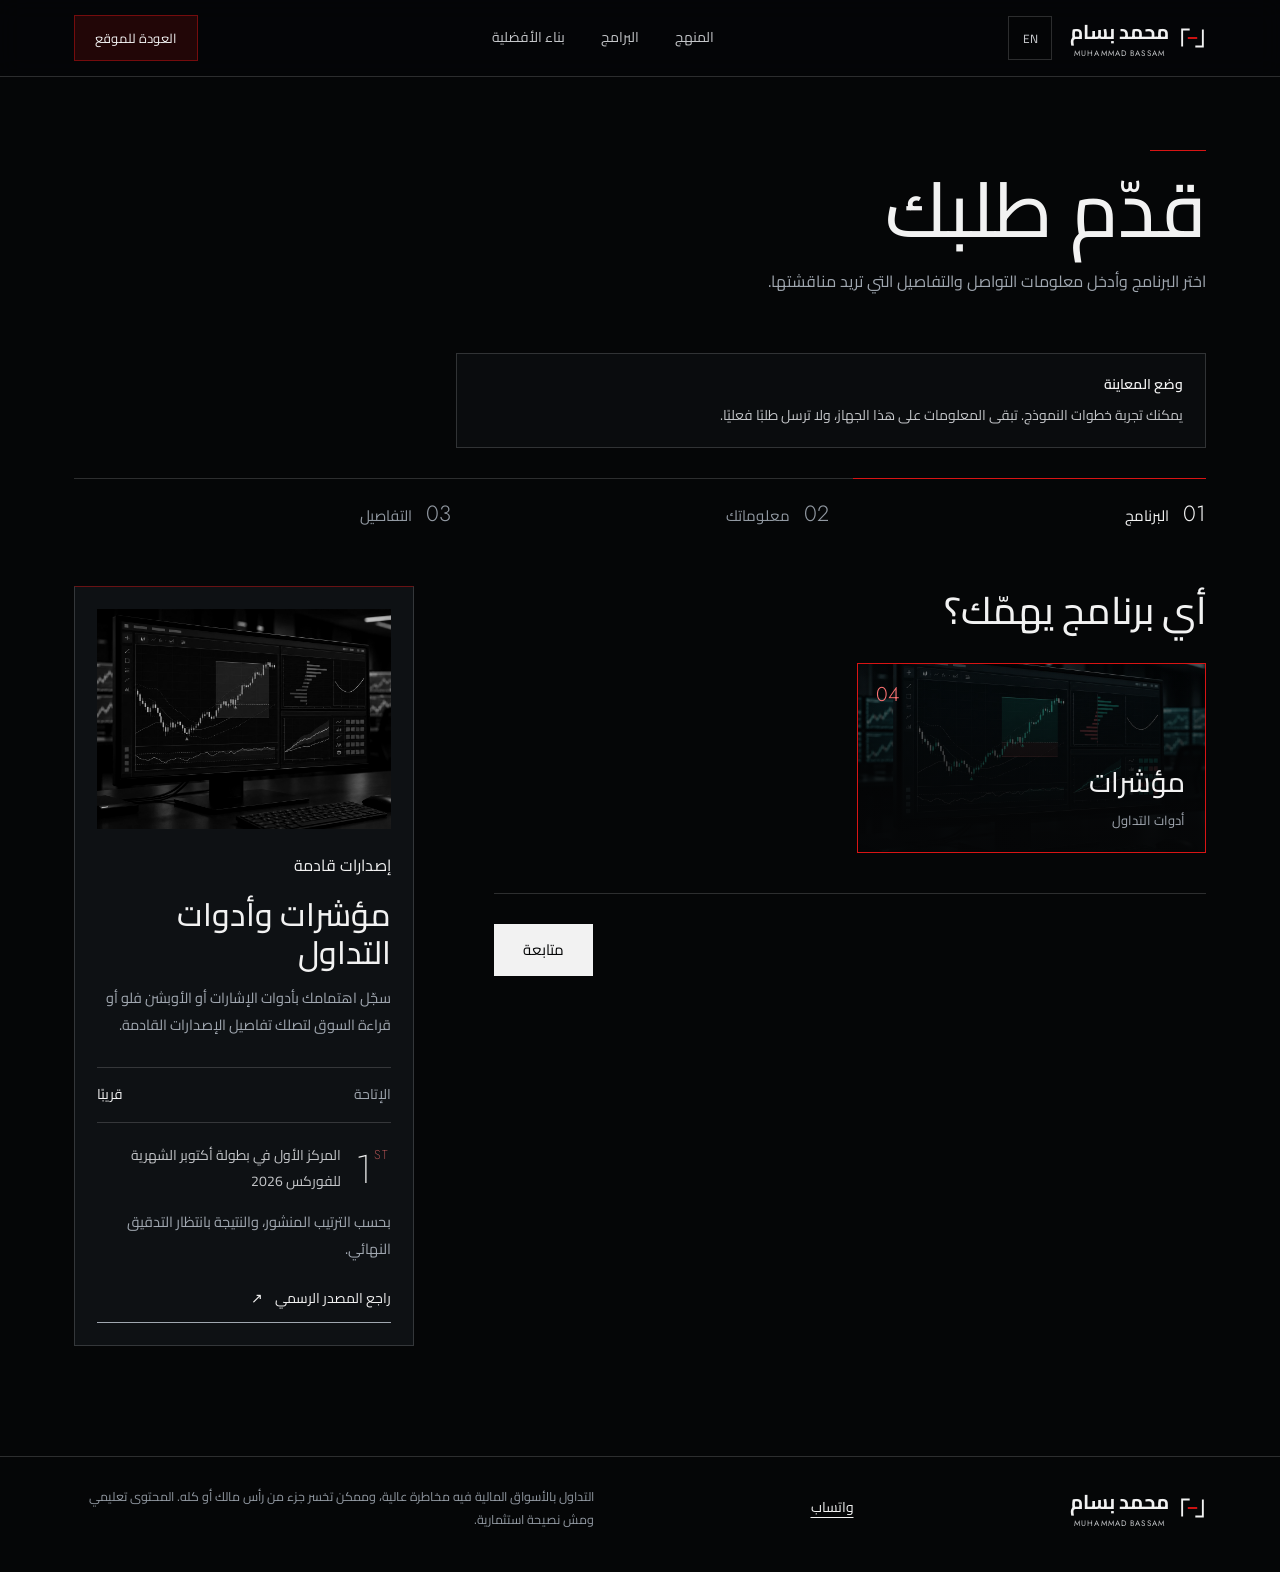
==== commit 1ae21320: "Merge pull request #2 from ebroo89/feature/crypto-payment Enrolment, consultation booking and WhatsA" ====
--- a/apply.html
+++ b/apply.html
@@ -11,6 +11,7 @@
 <link rel="stylesheet" href="style.css">
 <link rel="stylesheet" href="courses.css">
 <link rel="stylesheet" href="brand.css">
+<link rel="stylesheet" href="accents.css">
 </head>
 <body class="apply-page">
 <a class="skip-link" href="#main-content">انتقل إلى نموذج الطلب</a>
@@ -100,6 +101,10 @@
         <span class="rule"></span>
         <h2 id="application-result-title" data-done-title tabindex="-1">استلمنا طلبك، شكرًا.</h2>
         <p data-done-text>سنراجع طلبك ونتواصل معك عبر معلومات الاتصال التي أدخلتها.</p>
+        <div class="done-contact" data-done-contact hidden>
+          <p>للتواصل السريع، راسلنا على واتساب:</p>
+          <a class="help-button" data-done-whatsapp href="#" rel="noopener noreferrer"><svg viewBox="0 0 24 24" aria-hidden="true" focusable="false"><path d="M4 20l1.3-4.2A8 8 0 1 1 8.4 18.8L4 20z"/><path d="M9.2 9.3c.2 2.2 2.3 4.3 4.5 4.5l1.2-1.1-1.7-1-.8.6c-.7-.3-1.4-1-1.7-1.7l.6-.8-1-1.7-1.1 1.2z"/></svg><span>تواصل معنا على واتساب</span><b dir="ltr" translate="no" data-done-whatsapp-number></b></a>
+        </div>
         <a href="index.html" class="b-ghost">العودة للموقع</a>
       </section>
     </section>
--- a/accents.css
+++ b/accents.css
@@ -0,0 +1,98 @@
+/* Accent layer on the dark theme. Reading text stays on black; everything you can act on or pay for
+   (tabs, offers, prices, choices, form fields, FAQ rows) sits on a lifted surface, and the offer itself
+   carries a translucent tint of the brand red. Loaded after the page styles on every public page. */
+:root {
+  --surface:#0e1114;
+  --surface-2:#14181c;
+  --tint:rgba(217,20,20,.07);
+  --tint-2:rgba(217,20,20,.14);
+  --tint-3:rgba(217,20,20,.24);
+  --red-line:rgba(217,20,20,.45);
+  --lift:0 22px 44px -26px rgba(0,0,0,.95);
+}
+
+/* Navigation call to action */
+#nav .apply-link { border-color:var(--red-line); background:var(--tint-2); color:var(--ink); }
+#nav .apply-link:hover { background:var(--red); border-color:var(--red); color:#fff; }
+
+/* Programme switcher: a segmented control instead of bare text */
+#programs .program-jump { gap:8px; }
+.program-jump button { padding:10px 18px; border:1px solid var(--line); background:var(--surface); color:var(--ink2); font-size:14px; transition:background .2s, border-color .2s, color .2s; }
+.program-jump button:hover { border-color:rgba(255,255,255,.34); color:var(--ink); }
+.program-jump button[aria-pressed="true"], .program-jump button[aria-current="true"] { border-color:var(--red); background:var(--tint-3); color:#fff; }
+
+/* Course offer card */
+.course-card { background:linear-gradient(155deg, var(--tint-2), var(--tint) 42%, transparent 78%), var(--surface); border-color:var(--red-line); box-shadow:var(--lift); }
+@media (hover:hover) { .course-card:hover { border-color:var(--red); box-shadow:0 26px 50px -24px rgba(0,0,0,.95); } }
+.course-card-footer a.course-card-action { padding:10px 24px; background:var(--ink); color:var(--bg); border:1px solid var(--ink); font-weight:600; transition:background .2s, color .2s; }
+.course-card-footer a.course-card-action:hover { background:transparent; color:var(--ink); border-color:var(--ink); }
+
+/* Price + action block on service panels and the course page */
+#programs .service-panel .prog-foot, .course-catalog .prog-foot { max-width:none; padding:20px 22px; background:var(--tint); border:1px solid var(--red-line); }
+.prog-foot:has(.pay-button) { flex-wrap:wrap; }
+.prog-foot .pay-button { flex:1 0 100%; width:100%; margin:4px 0 0; }
+/* Button labels must not mirror in English: style.css flips every span inside .prog-cta (to turn the ← arrows). */
+.prog-cta > .cta-label, .prog-cta:hover > .cta-label, html[lang="en"] .prog-cta > .cta-label { transform:none; }
+
+/* Course page: the single enrolment box, after the curriculum */
+.course-enroll { margin-top:72px; padding:32px; background:linear-gradient(160deg, var(--tint-2), var(--tint) 45%, transparent 85%), var(--surface); border:1px solid var(--red-line); box-shadow:var(--lift); scroll-margin-top:100px; }
+.course-enroll h2 { font:600 28px/1.4 "Cairo",sans-serif; color:var(--ink); margin:0; }
+.course-enroll:lang(en) h2 { font-family:"Jost",sans-serif; font-weight:500; }
+.course-enroll > p { margin-top:10px; color:var(--ink2); line-height:1.9; max-width:62ch; }
+.course-page .course-enroll .prog-foot { margin-top:22px; padding:0; background:none; border:0; }
+/* Consultation: booking and paying are one action */
+.prog-foot .pay-button-main { flex:none; width:auto; margin:0; margin-inline-start:auto; }
+.service-fit { padding:16px 18px; background:var(--surface); border:1px solid var(--line); }
+.service-fit + .service-fit { margin-top:0; }
+.private-schedule { padding:18px; background:var(--surface); border:1px solid var(--line); }
+.private-month { background:var(--surface-2); }
+.private-month[aria-pressed="true"] { border-color:var(--red); background:var(--tint-3); }
+.private-month[aria-pressed="true"] .private-month-track { background:var(--red); }
+
+/* Help band: a direct WhatsApp chat when the visitor is unsure which programme fits */
+.help-sec { padding:8px 0 56px; }
+.help-box { display:flex; align-items:center; justify-content:space-between; gap:28px 40px; padding:30px 34px; background:linear-gradient(160deg, var(--tint-2), var(--tint) 45%, transparent 85%), var(--surface); border:1px solid var(--red-line); box-shadow:var(--lift); }
+.help-copy h2 { font:600 26px/1.5 "Cairo",sans-serif; color:var(--ink); margin:0; text-wrap:balance; }
+.help-copy p { margin-top:8px; max-width:56ch; color:var(--ink2); line-height:1.9; }
+.help-button { flex:none; display:inline-flex; align-items:center; gap:12px; min-height:54px; padding:12px 28px; background:var(--ink); color:var(--bg); border:1px solid var(--ink); font:600 15px/1.4 "Cairo",sans-serif; transition:background .2s, color .2s; }
+.help-button b { font:400 14px "Jost",sans-serif; opacity:.75; margin-inline-start:4px; white-space:nowrap; }
+.help-button svg { width:24px; height:24px; fill:none; stroke:currentColor; stroke-width:1.7; stroke-linecap:round; stroke-linejoin:round; }
+.help-button:hover { background:transparent; color:var(--ink); }
+.help-button:focus-visible { outline:2px solid var(--ink); outline-offset:4px; }
+.help-sec[hidden] { display:none; }
+
+/* FAQ rows */
+.faq-item summary { padding-inline:18px; transition:background .2s; }
+.faq-item summary:hover { background:var(--surface); color:var(--ink); }
+.faq-item[open] { background:var(--tint); }
+.faq-item[open] summary { color:#fff; }
+.faq-answer { padding-inline:18px; }
+
+/* Application and payment pages */
+.pick span { background:var(--surface); }
+.pick input:checked + span { box-shadow:inset 0 0 0 1px var(--red); }
+.f input:not([type="checkbox"]):not([type="radio"]), .f textarea { padding:12px 14px; background:var(--surface); border:1px solid var(--line); }
+.f select { padding-top:12px; padding-bottom:12px; padding-inline-start:14px; background-color:var(--surface); border:1px solid var(--line); }
+.f input:focus, .f select:focus, .f textarea:focus { border-color:var(--red-line); background-color:var(--surface-2); }
+.ap-sum { padding:22px; background:var(--surface); border:1px solid var(--line); border-top-color:var(--red-line); }
+.pay-facts div { padding:16px 18px; background:var(--tint); border:1px solid var(--red-line); }
+.pay-wallet { background:linear-gradient(160deg, var(--tint-2), transparent 70%), var(--surface); border-color:var(--red-line); }
+
+@media (max-width:600px) {
+  #programs .service-panel .prog-foot .pay-button { flex:none; }
+  .prog-foot .pay-button-main { width:100%; }
+}
+@media (max-width:760px) {
+  .program-jump button { padding:9px 14px; }
+  #programs .service-panel .prog-foot, .course-catalog .prog-foot { padding:18px 16px; }
+  .ap-sum { padding:16px; }
+  .help-sec { padding-bottom:40px; }
+  .help-box { flex-direction:column; align-items:stretch; padding:22px 18px; }
+  .help-copy h2 { font-size:22px; }
+  .help-button { justify-content:center; }
+  .course-enroll { margin-top:52px; padding:22px 18px; }
+  .course-enroll h2 { font-size:24px; }
+}
+@media (prefers-reduced-motion:reduce) {
+  .program-jump button, .faq-item summary, .course-card-footer a.course-card-action, .help-button { transition:none; }
+}
